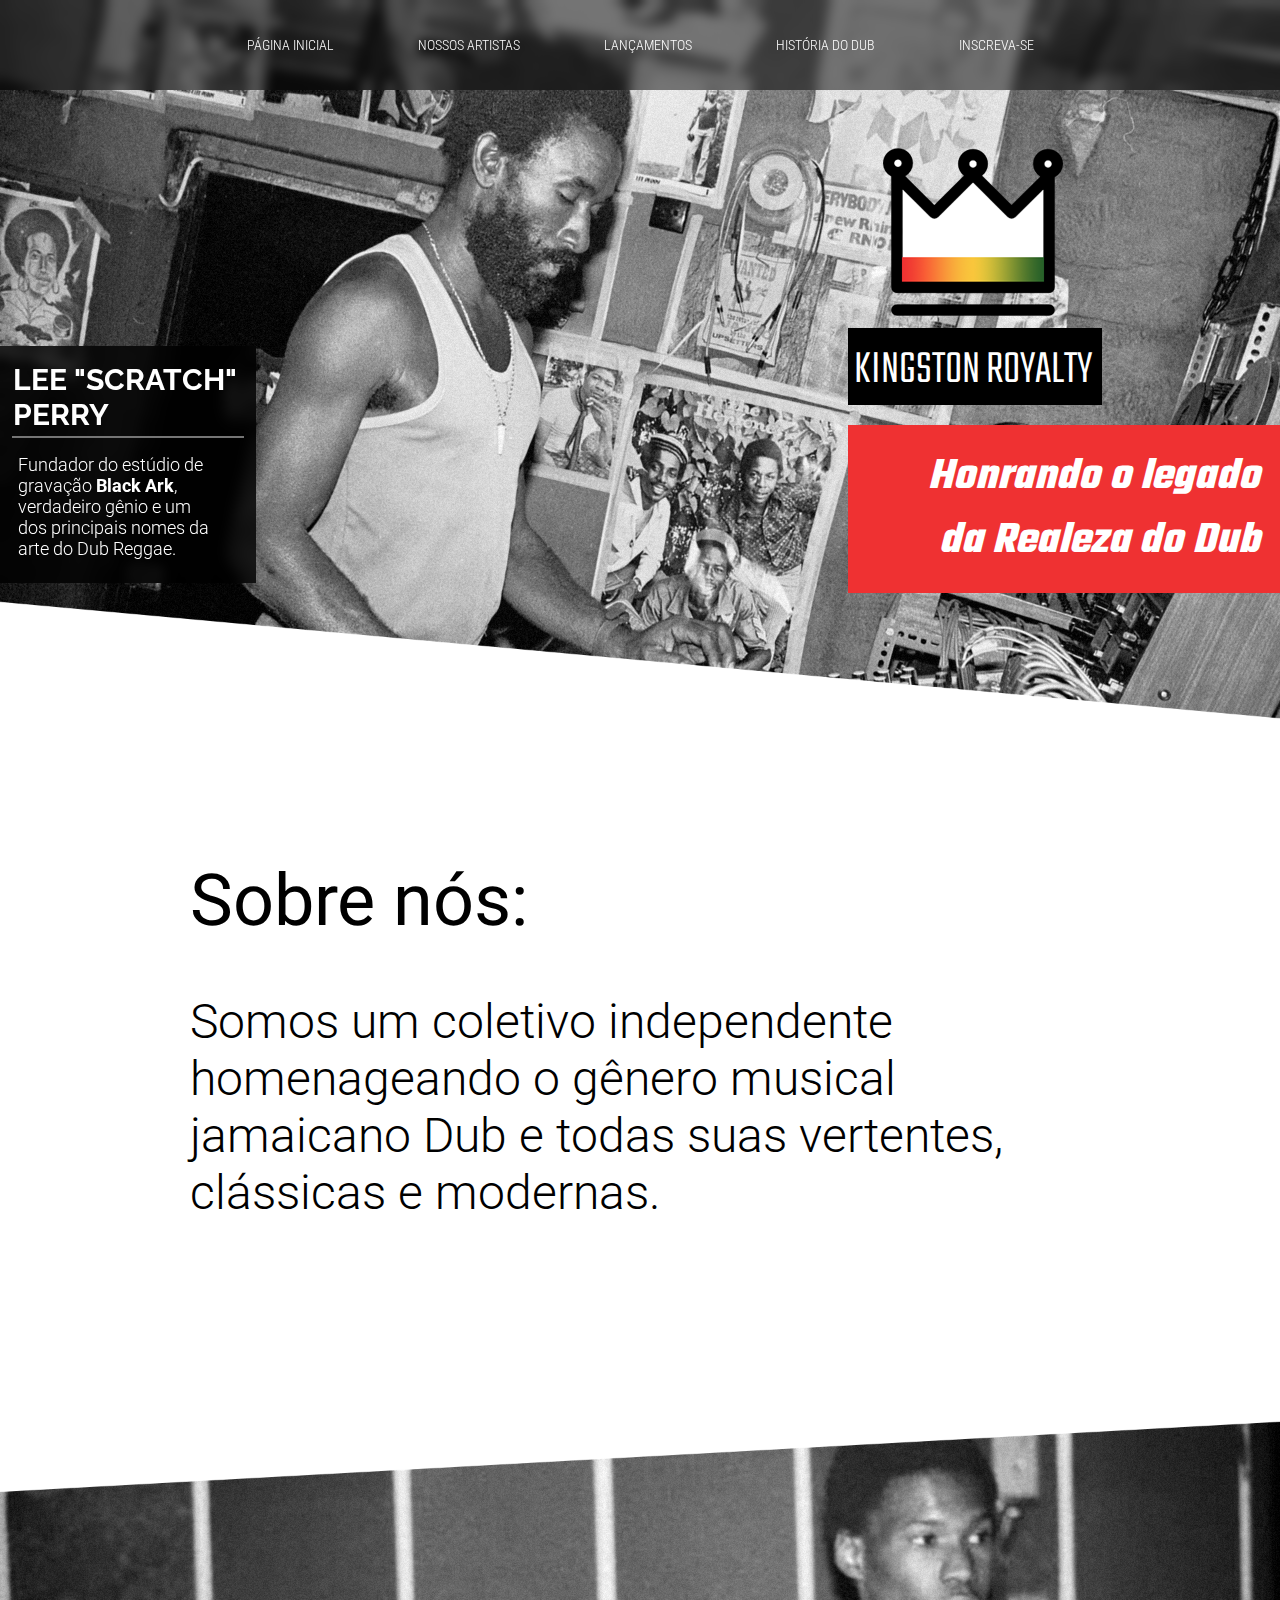
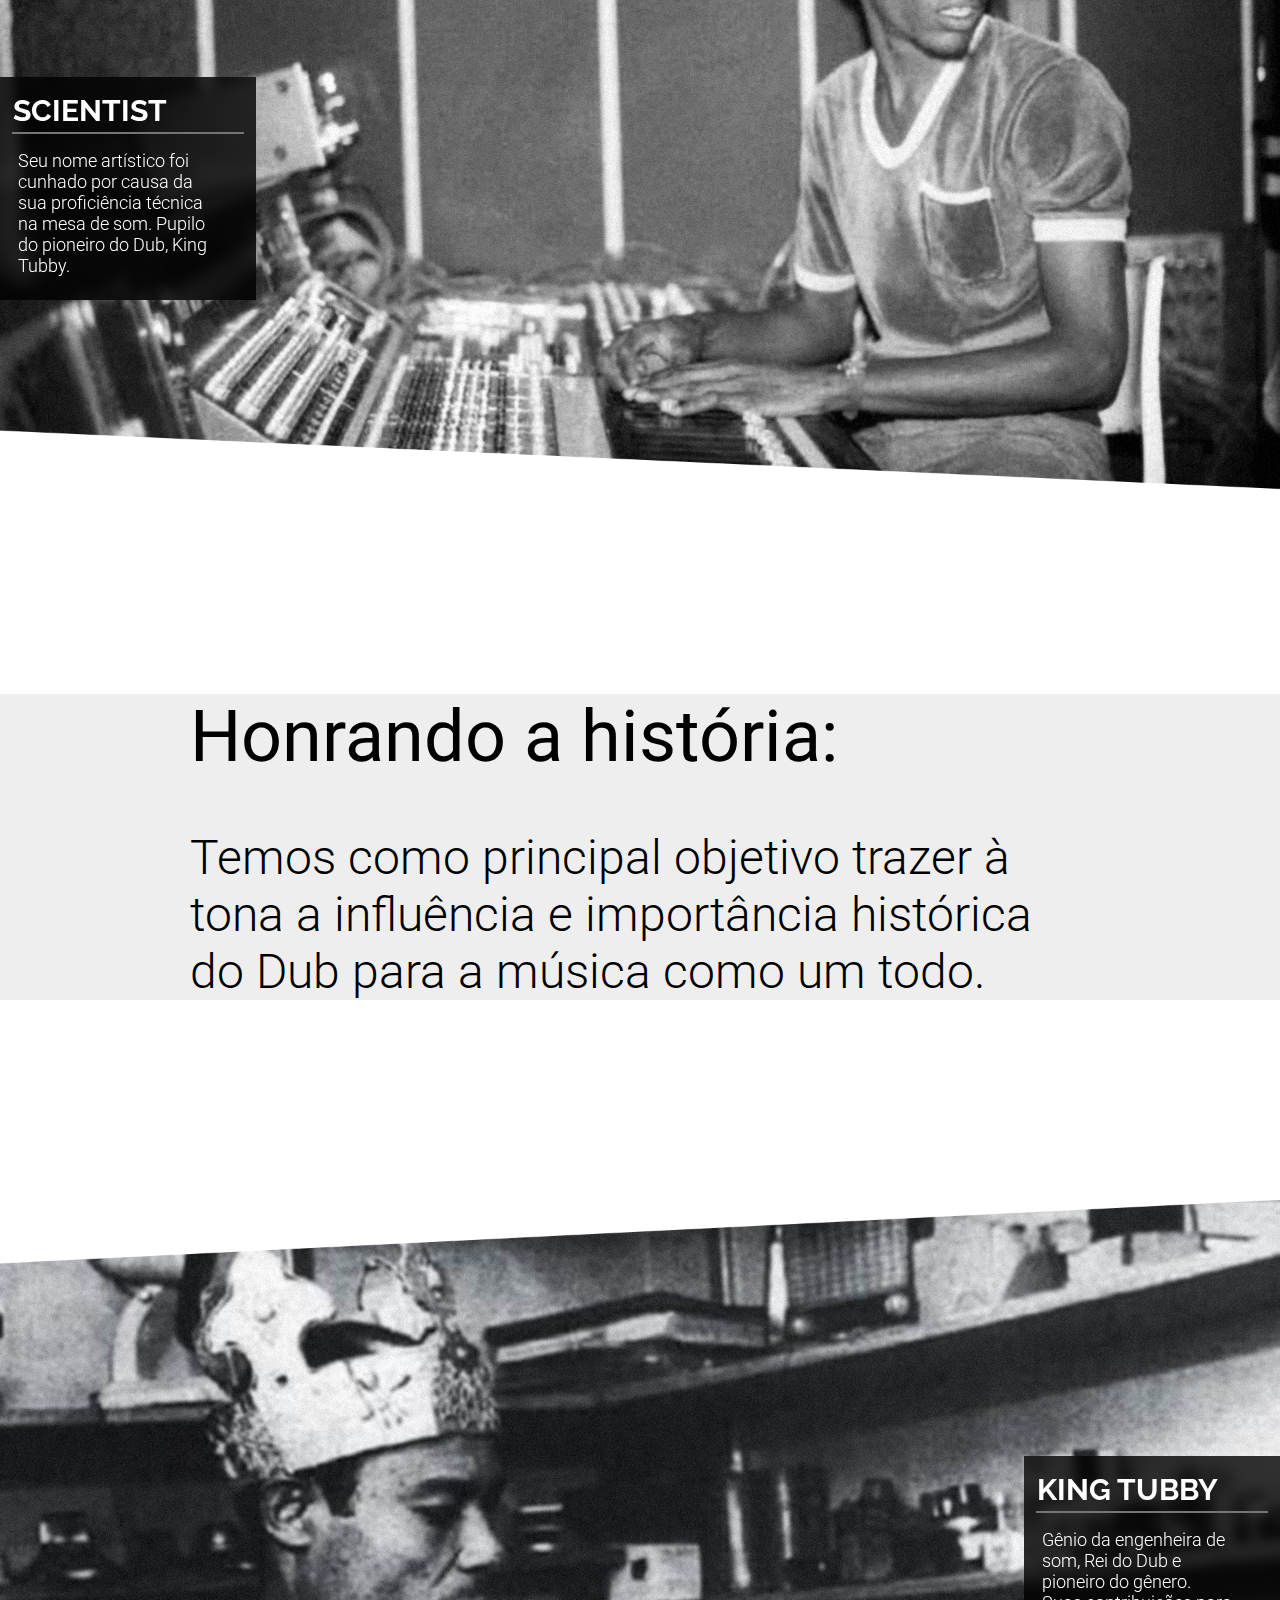
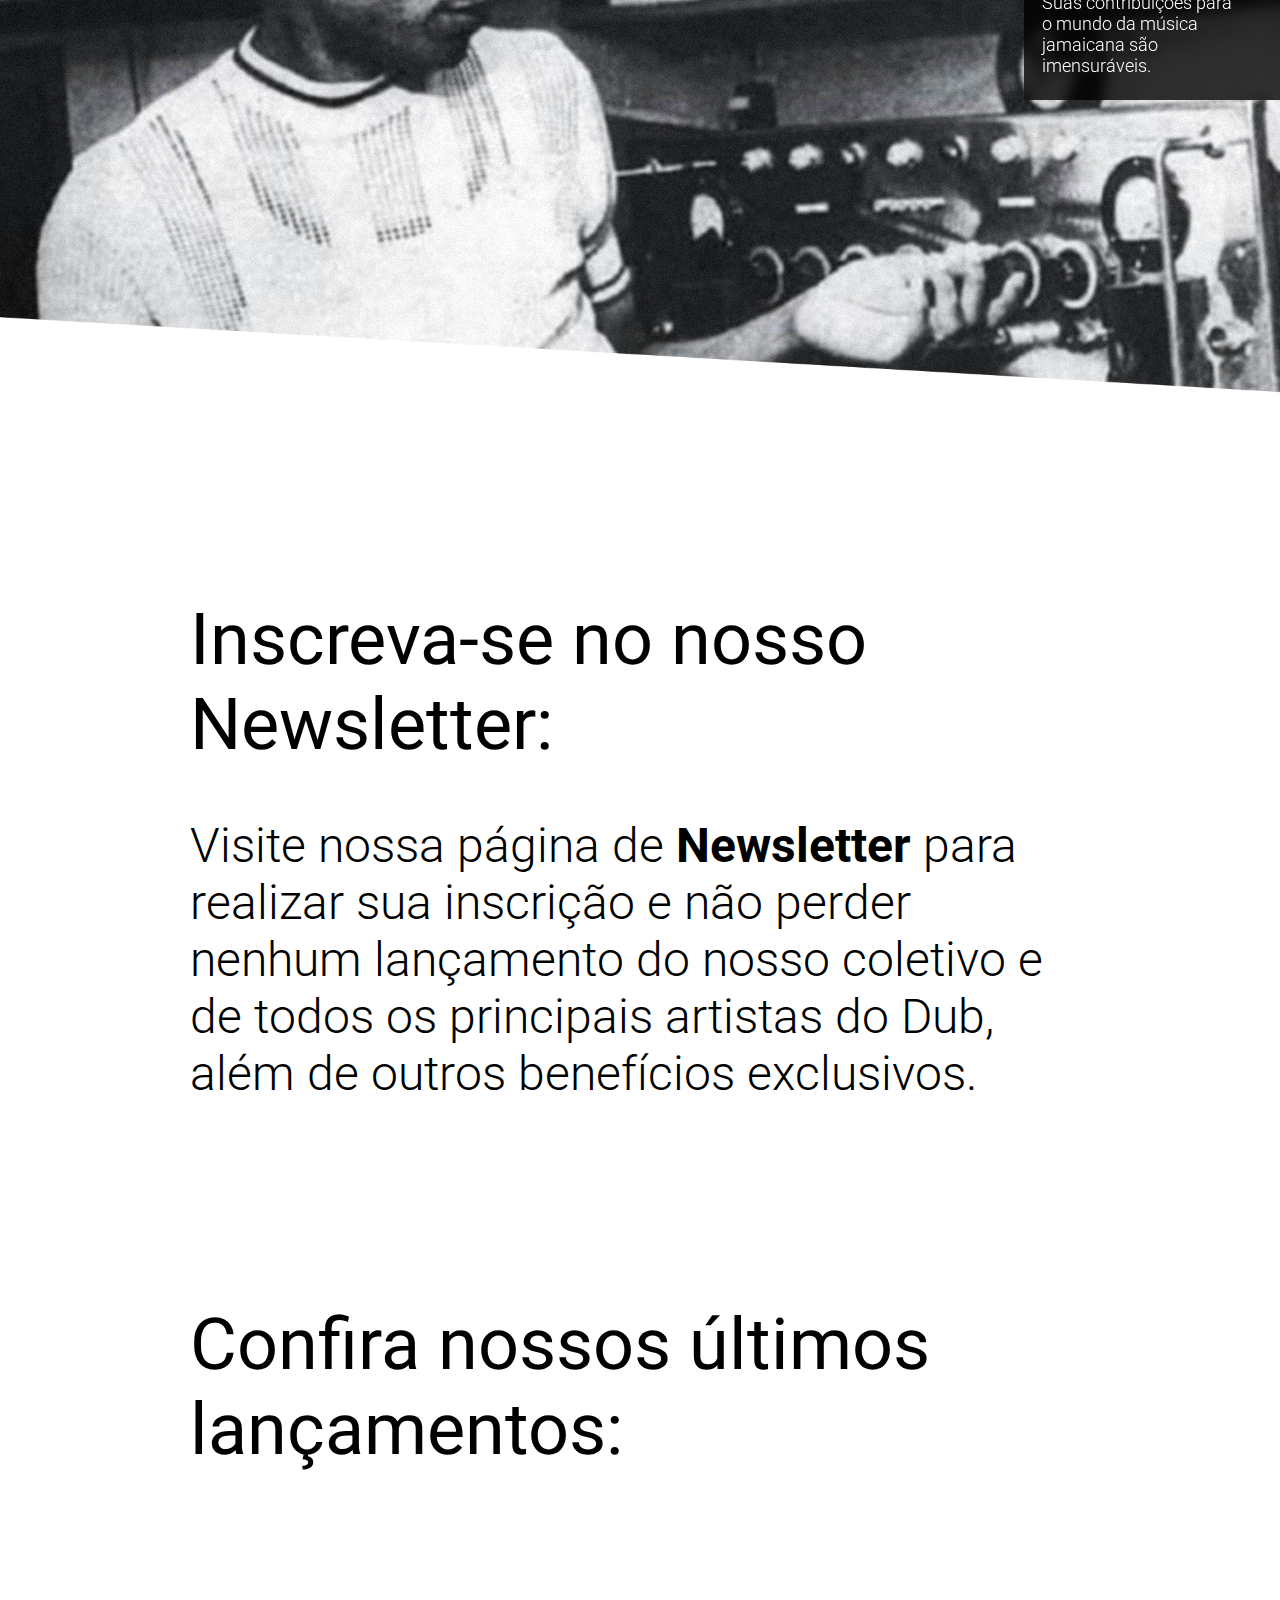
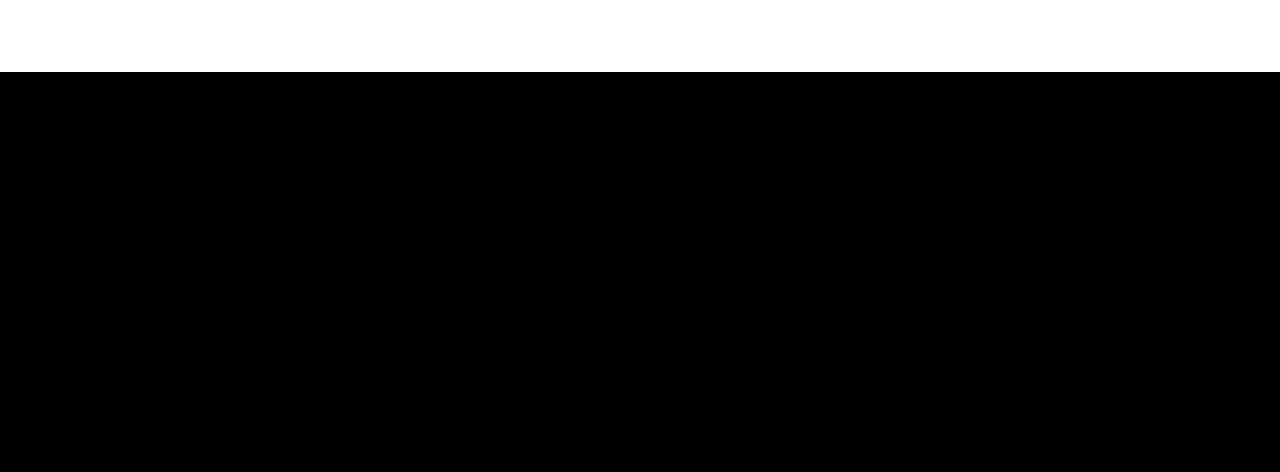
==== index.html @ 717d92e8 "WIP" ====
<!DOCTYPE html>
<html lang="pt-br">

<head>
    <meta charset="UTF-8">
    <meta name="viewport" content="width=device-width, initial-scale=1.0">
    <title>Kingston Royalty</title>
    <link rel="stylesheet" href="CSS/index.css">
    <link rel="preconnect" href="https://fonts.gstatic.com">
    <link
        href="https://fonts.googleapis.com/css2?family=Raleway:ital,wght@1,900&family=Roboto+Condensed:ital,wght@0,300;0,400;0,700;1,300;1,400;1,700&family=Roboto:ital,wght@0,100;0,300;0,400;0,500;0,700;0,900;1,100;1,300;1,400;1,500;1,700;1,900&display=swap"
        rel="stylesheet">
    <link href="https://fonts.googleapis.com/css2?family=Teko:wght@300;700&display=swap" rel="stylesheet">
    <script src="JS/index.js"></script>
</head>

<body>
    <nav>
        <picture>
            <img class="burger-menu" src="img/menu.png" onclick="showMenu();">
        </picture>
        <!-- <figure>
            <img src="img/crown-logo-small.png" width="100">
        </figure> -->
        <div class="flex-container">
            <ol>
                <li><a href="index.html">PÁGINA INICIAL</a></li>
                <li><a href="index.html">NOSSOS ARTISTAS</a></li>
                <li><a href="index.html">LANÇAMENTOS</a></li>
                <li><a href="index.html">HISTÓRIA DO DUB</a></li>
                <li><a href="newsletter.html">INSCREVA-SE</a></li>
            </ol>
        </div>
    </nav>
    <div id="menu-hamburguer">
        <ol>
            <li><a href="index.html">PÁGINA INICIAL</a></li>
            <li><a href="index.html">NOSSOS ARTISTAS</a></li>
            <li><a href="index.html">LANÇAMENTOS</a></li>
            <li><a href="index.html">HISTÓRIA DO DUB</a></li>
            <li class="last-li"><a href="newsletter.html">INSCREVA-SE</a></li>
        </ol>
    </div>
    <div class="description">
        <a href='https://en.wikipedia.org/wiki/Lee_"Scratch"_Perry'>
            <h3 class="artist-name">LEE "SCRATCH" PERRY</h3>
        </a>
        <hr>
        <p>Fundador do estúdio de gravação <a href="https://en.wikipedia.org/wiki/Black_Ark_Studios">Black Ark</a>,
            verdadeiro gênio e um dos principais nomes da arte do Dub Reggae.</p>
    </div>
    <picture>
        <source media="(max-width:900px)" srcset="img/leescratchperry-small.png">
        <img class="img-title" src="img/leescratchperry.png" alt="Foto de Lee 'Scratch' Perry">
    </picture>
    <header class="logo-header">
        <section style="margin-top: 0px;">
            <h1>
                <picture>
                    <source media="(max-width:1366px)" srcset="img/crown-logo-small.png">
                    <img class="logo" src="img/crown-logo.png" alt="Logo de Kingston Royalty">
                </picture>
            </h1>
            <h2 class="logo-title">KINGSTON ROYALTY</h2>
            <p class="logo-subtitle">Honrando o legado da Realeza do Dub</p>
        </section>
    </header>
    <main>
        <section class="first-p">
            <h2>Sobre nós:</h2>
            <p>Somos um coletivo independente homenageando o gênero musical jamaicano Dub e todas suas vertentes,
                clássicas e modernas.</p>
        </section>
        <section>
            <div class="description">
                <a href="https://en.wikipedia.org/wiki/Scientist_(musician)">
                    <h3 class="artist-name">SCIENTIST</h3>
                </a>
                <hr>
                <p>Seu nome artístico foi cunhado por causa da sua proficiência técnica na mesa de som. Pupilo do
                    pioneiro do Dub, King Tubby.</p>
            </div>
            <picture>
                <source media="(max-width:900px)" srcset="img/scientist-small.png">
                <img class="img-full" src="img/scientist.png" alt="Foto de Scientist">
            </picture>
            <div class="gray-back">
                <h2>Honrando a história:</h2>
                <p>Temos como principal objetivo trazer à tona a influência e importância histórica do Dub para a música
                    como um
                    todo.</p>
            </div>
        </section>
        <section>
            <div class="description" style="right: 0;">
                <a href="https://en.wikipedia.org/wiki/King_Tubby">
                    <h3 class="artist-name">KING TUBBY</h3>
                </a>
                <hr>
                <p>Gênio da engenheira de som, Rei do Dub e pioneiro do gênero. Suas contribuições para o mundo da
                    música jamaicana são imensuráveis.</p>
            </div>
            <picture>
                <source media="(max-width:900px)" srcset="img/kingtubby-small.png">
                <img class="img-full" src="img/kingtubby.png" alt="Foto de King Tubby">
            </picture>
            <h2>Inscreva-se no nosso Newsletter:</h2>
            <p>Visite nossa página de <a href="newsletter.html">Newsletter</a> para realizar sua inscrição e não perder
                nenhum lançamento do nosso coletivo e de todos os principais artistas do Dub, além de outros benefícios
                exclusivos.</p>
        </section>
        <section>
            <h2>Confira nossos últimos lançamentos:</h2>
            
        </section>
    </main>
    <footer>

    </footer>
</body>

</html>
---- CSS/index.css ----
* {
    margin: 0;
    padding: 0;
}

body {
    overflow-x: hidden;
}

nav {
    width: 100%;
    background-color: rgba(0, 0, 0, 0.5);
    backdrop-filter: blur(6px);
}

nav ol {
    margin: auto;
    list-style-type: none;
}

nav li {
    display: inline-block;
    padding-bottom: 36px;
}

nav a {
    text-decoration: none;
    font-family: Roboto Condensed, sans-serif;
    font-weight: 300;
    font-size: 18px;
    color: white;
    padding: 36px 40px 36px 40px;
    transition: 0.1s;
}

nav a:hover {
    background-color: rgba(0, 0, 0, 0.6);
    transition: 0.1s;
    text-decoration: none;
}

.flex-container {
    display: flex;
    flex-wrap: nowrap;
}

#menu-hamburguer {
    background-color: #1b1b1b;
    display: none;
}

#menu-hamburguer ol {
    list-style-type: none;
    padding-bottom: 24px;
    padding-top: 24px;
}

#menu-hamburguer li {
    padding: 24px 0px 24px 0px;
    border-top: 1px solid #757575;
    width: 60%;
    margin: auto;
}

/* #menu-hamburguer ol:last-child {
    border-bottom: 1px solid #646464;
} - Não funcionou :( */

.last-li {
    border-bottom: 1px solid #757575;
}

#menu-hamburguer a {
    text-decoration: none;
    font-family: Roboto Condensed, sans-serif;
    font-weight: 300;
    font-size: 24px;
    color: white;
    transition: 0.1s;
    padding-bottom: 24px;
}

.img-title {
    position: absolute;
    margin-top: -100px;
    z-index: -1;
    width: 100%;
    height: auto;
}

.img-full {
    width: 100%;
    height: auto;
}

.logo {
    margin-left: 36px;
}

.logo-header {
    float: right;
    margin-top: 72px;
}

.logo-title {
    font-family: Teko, sans-serif;
    color: white;
    font-weight: 100;
    background-color: black;
    padding: 8px 4px 0px 6px;
    width: 322px;
    font-size: 64px;
    margin: 0;
}

.logo-subtitle {
    background-color: #EF3132;
    font-family: Teko, sans-serif;
    font-weight: 700;
    font-style: italic;
    color: white;
    font-size: 56px;
    width: 450px;
    padding: 20px 20px 20px 72px;
    text-align: right;
    margin-top: 20px;
}

.first-p {
    margin-top: 60%;
}

h2 {
    font-family: Roboto, sans-serif;
    font-size: 72px;
    font-weight: 400;
    width: 900px;
    margin: auto;
    margin-top: 200px;
}

p {
    width: 900px;
    font-family: Roboto;
    font-weight: 300;
    font-size: 48px;
    margin: auto;
    margin-top: 50px;
}

section {
    margin-top: 200px;
    margin-bottom: 200px;
}

a {
    text-decoration: none;
    font-weight: 700;
    color: black;
}

a:hover {
    text-decoration: underline;
}

footer {
    background-color: black;
    height: 400px;
    margin-top: 50px;
}

.burger-menu {
    visibility: hidden;
}

.description {
    position: absolute;
    background-color: rgba(0, 0, 0, 0.8);
    backdrop-filter: blur(6px);
    width: 20%;
    margin-top: 20%;
}

.description p {
    font-size: 18px;
    color: white;
    width: 75%;
    margin-top: 16px;
    padding-bottom: 24px;
    margin-left: 18px;
}

.description h3 {
    font-size: 30px;
    width: 90%;
    margin: auto;
    color: white;
    padding-top: 16px;
    font-family: Raleway, sans-serif;
    padding-bottom: 4px;
}

.description a {
    color: white;
}

hr {
    border: 1px solid #757575;
    width: 90%;
    margin: auto;
}

.gray-back {
    background-color: #eeeeee;
}

.newsletter-section {
    background-color: white;
    width: 50%;
    margin: auto;
    margin-top: 34%;
}

.newsletter-section p {
    font-size: 32px;
    width: 75%;
    margin: auto;
    padding-bottom: 100px;
}

.newsletter-section h1 {
    font-size: 64px;
    text-align: center;
    font-family: Raleway, sans-serif;
    padding-top: 100px;
    padding-bottom: 100px;
}

.form-section {
    padding-top: 100px;
    background-color: #EF3132;
    width: 50%;
    margin: auto;
}

form {
    width: 50%;
    margin: auto;
}

label {
    font-family: Roboto, sans-serif;
    font-size: 24px;
    font-weight: 300;
    color: white;
}

input[type=text] {
    margin-top: 16px;
    margin-bottom: 24px;
    padding: 4px 8px 4px 8px;
    height: 50px;
    width: 100%;
    font-size: 24px;
    transition: 0.1s;
    box-sizing: border-box;
	outline: none;
	border: 1px solid #757575;
    line-height: 25px;
    border-radius: 5px;
}

input[type=text]:focus {
	box-shadow: 1px 1px 8px #266029;
    border: 1px solid #266029;
    transition: 0.1s;
}

@media only screen and (min-width: 2560px) {
    .logo-header {
        margin-top: 300px;
    }
}

@media only screen and (max-width: 1366px) {
    nav a {
        font-size: 14px;
    }

    .logo-header {
        margin-top: 50px;
    }

    .logo-title {
        font-size: 48px;
        width: 244px;
    }

    .logo-subtitle {
        font-size: 45px;
        width: 340px;
    }

    .logo {
        margin-left: 35px;
    }
}

@media only screen and (max-width: 1024px) {
    .logo-header {
        margin-top: 24px;
    }

    .logo-title {
        font-size: 40px;
        width: 202px;
    }

    .logo-subtitle {
        font-size: 26px;
        width: 190px;
    }

    .logo {
        margin-left: 18px;
    }

    h2 {
        font-size: 64px;
    }

    p {
        font-size: 40px;
    }

    .description {
        width: 38%;
        margin-top: 15%;
    }

    .description h3 {
        font-size: 24p;
    }
}

@media only screen and (max-width: 900px) {
    .burger-menu {
        visibility: visible;
        margin: 20px;
    }

    nav {
        height: 75px;
        width: 100%;
        position: relative;
        background-color: black;
    }

    .img-title {
        position: relative;
        margin-top: 0px;
    }

    nav ol {
        display: none;
    }

    .first-p {
        margin-top: 0;
    }

    p {
        width: 75%;
        font-size: 24px;
    }

    h2 {
        width: 75%;
        font-size: 40px;
        margin-left: auto;
        margin-top: 100px;
    }

    section {
        margin-top: 50px;
        margin-bottom: 100px;
    }

    .logo-header {
        margin-top: -25%;
        float: none;
        text-align: center;
    }

    .logo-title {
        font-size: 32px;
        width: 175px;
        margin: auto;
    }

    .logo-subtitle {
        font-size: 24px;
        width: 200px;
        text-align: center;
        padding: 20px 20px 20px 20px;
    }

    .logo {
        margin: auto;
    }

    .description h3 {
        font-size: 18px;
    }

    .description p {
        font-size: 14px;
    }

    .description {
        width: 38%;
    }
}

@media only screen and (max-width: 700px) {
    nav {
        position: sticky;
        top: 0;
        z-index: 1;
    }

    #menu-hamburguer {
        position: sticky;
        top: 74px;
        z-index: 1;
    }

    .description h3 {
        font-size: 14px;
    }

    .description p {
        font-size: 11px;
    }

    .description {
        width: 40%;
    }
}
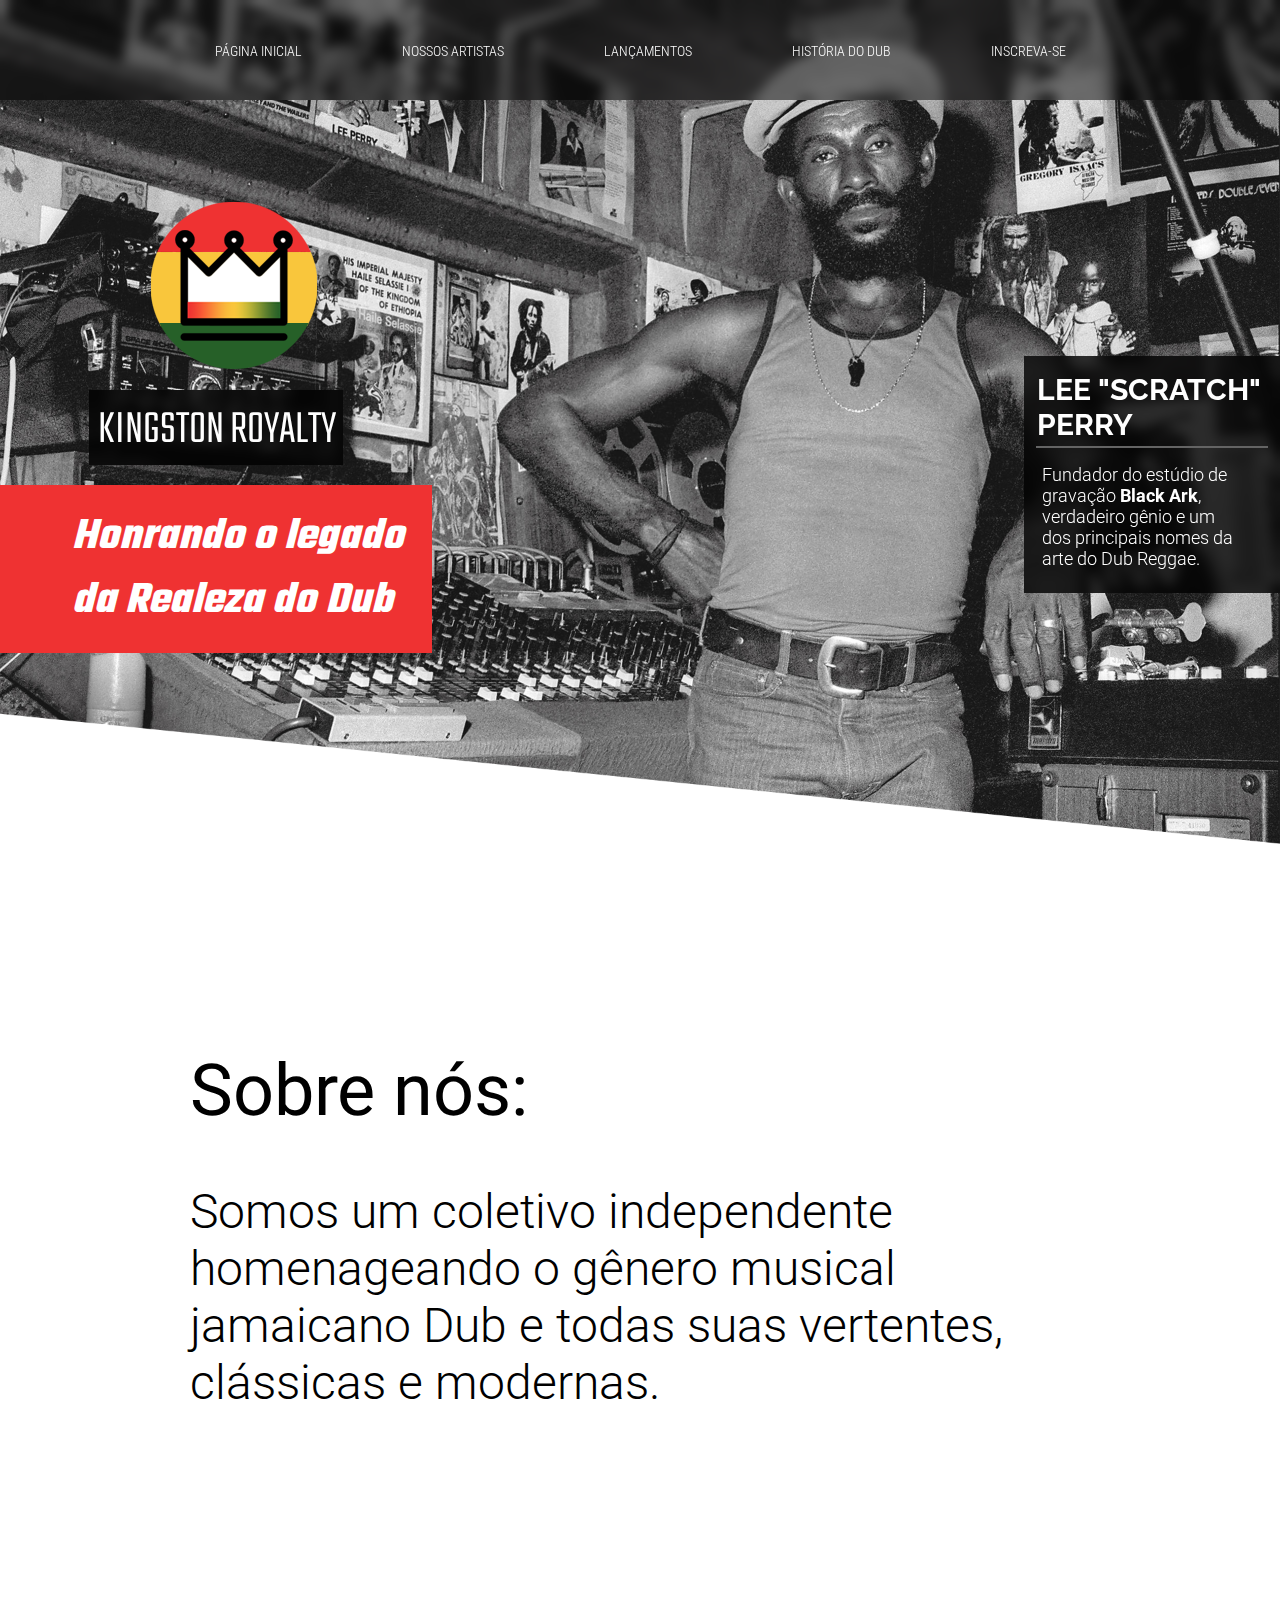
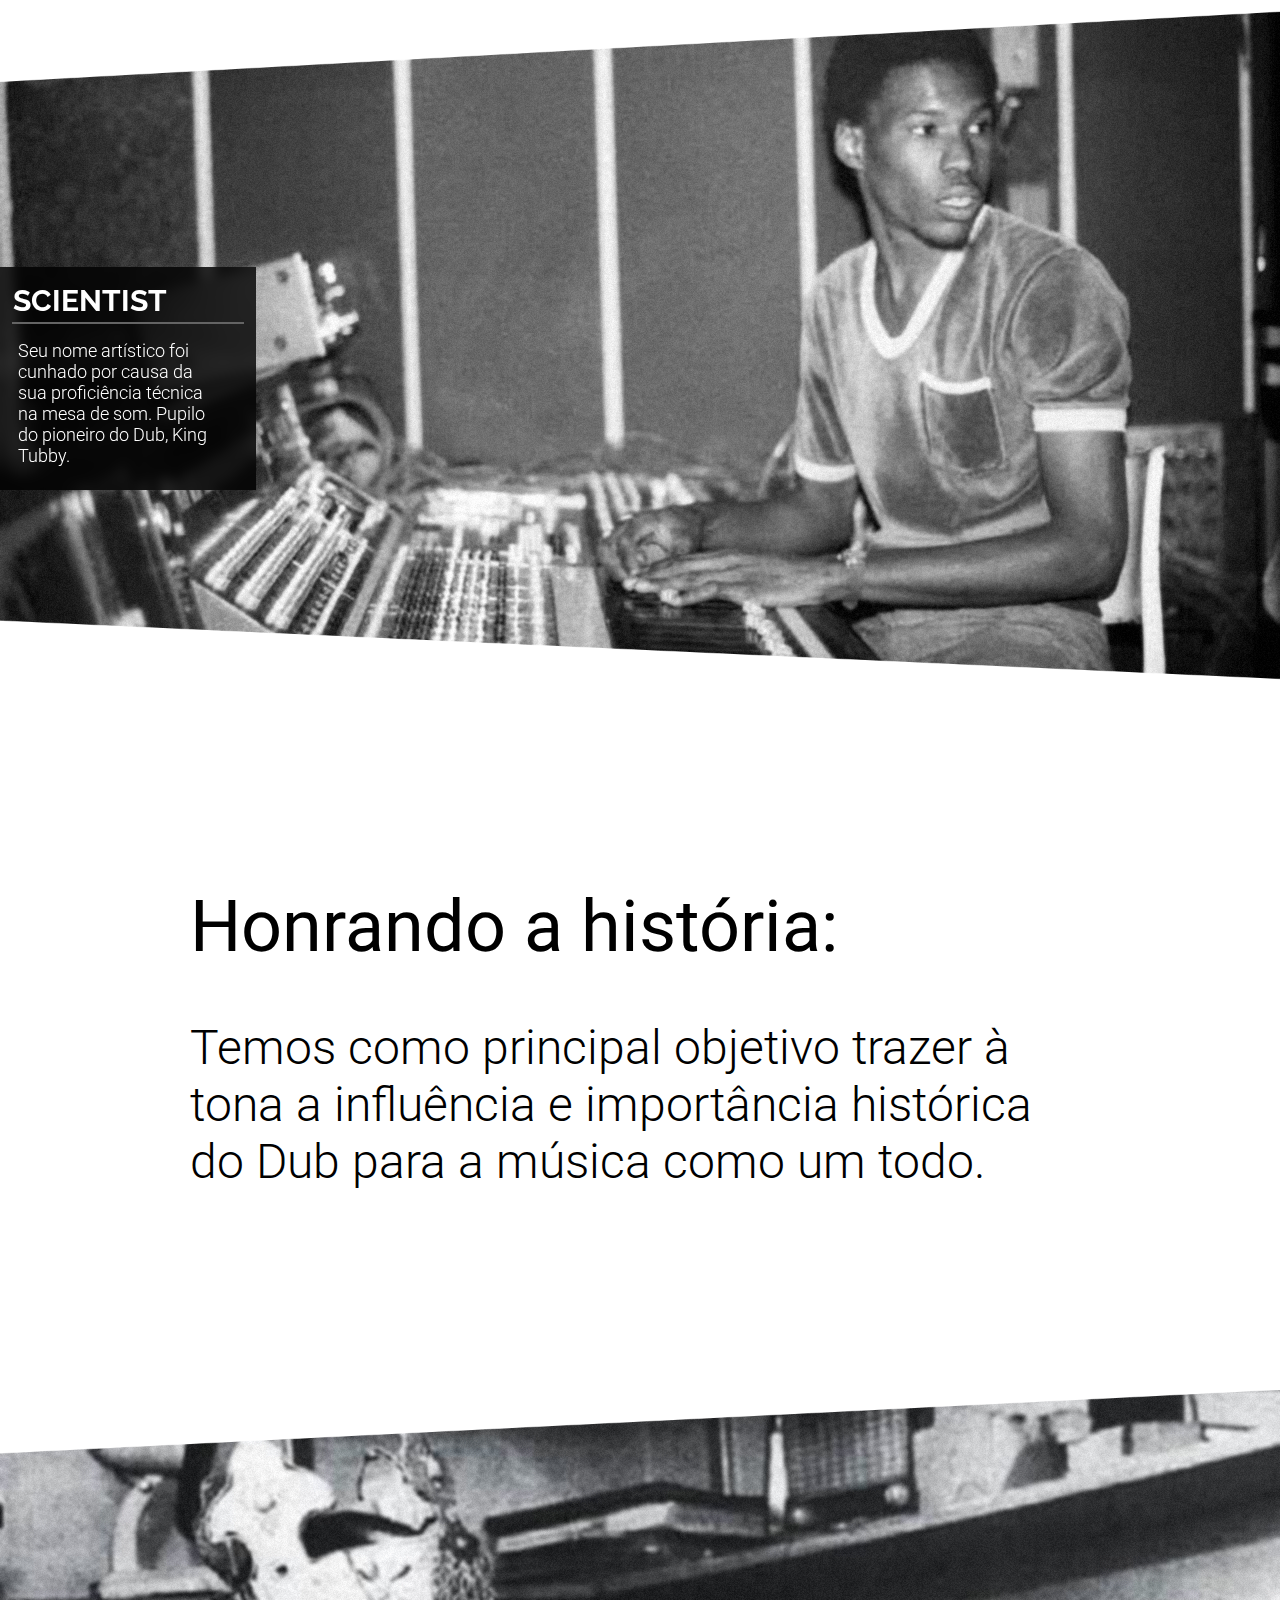
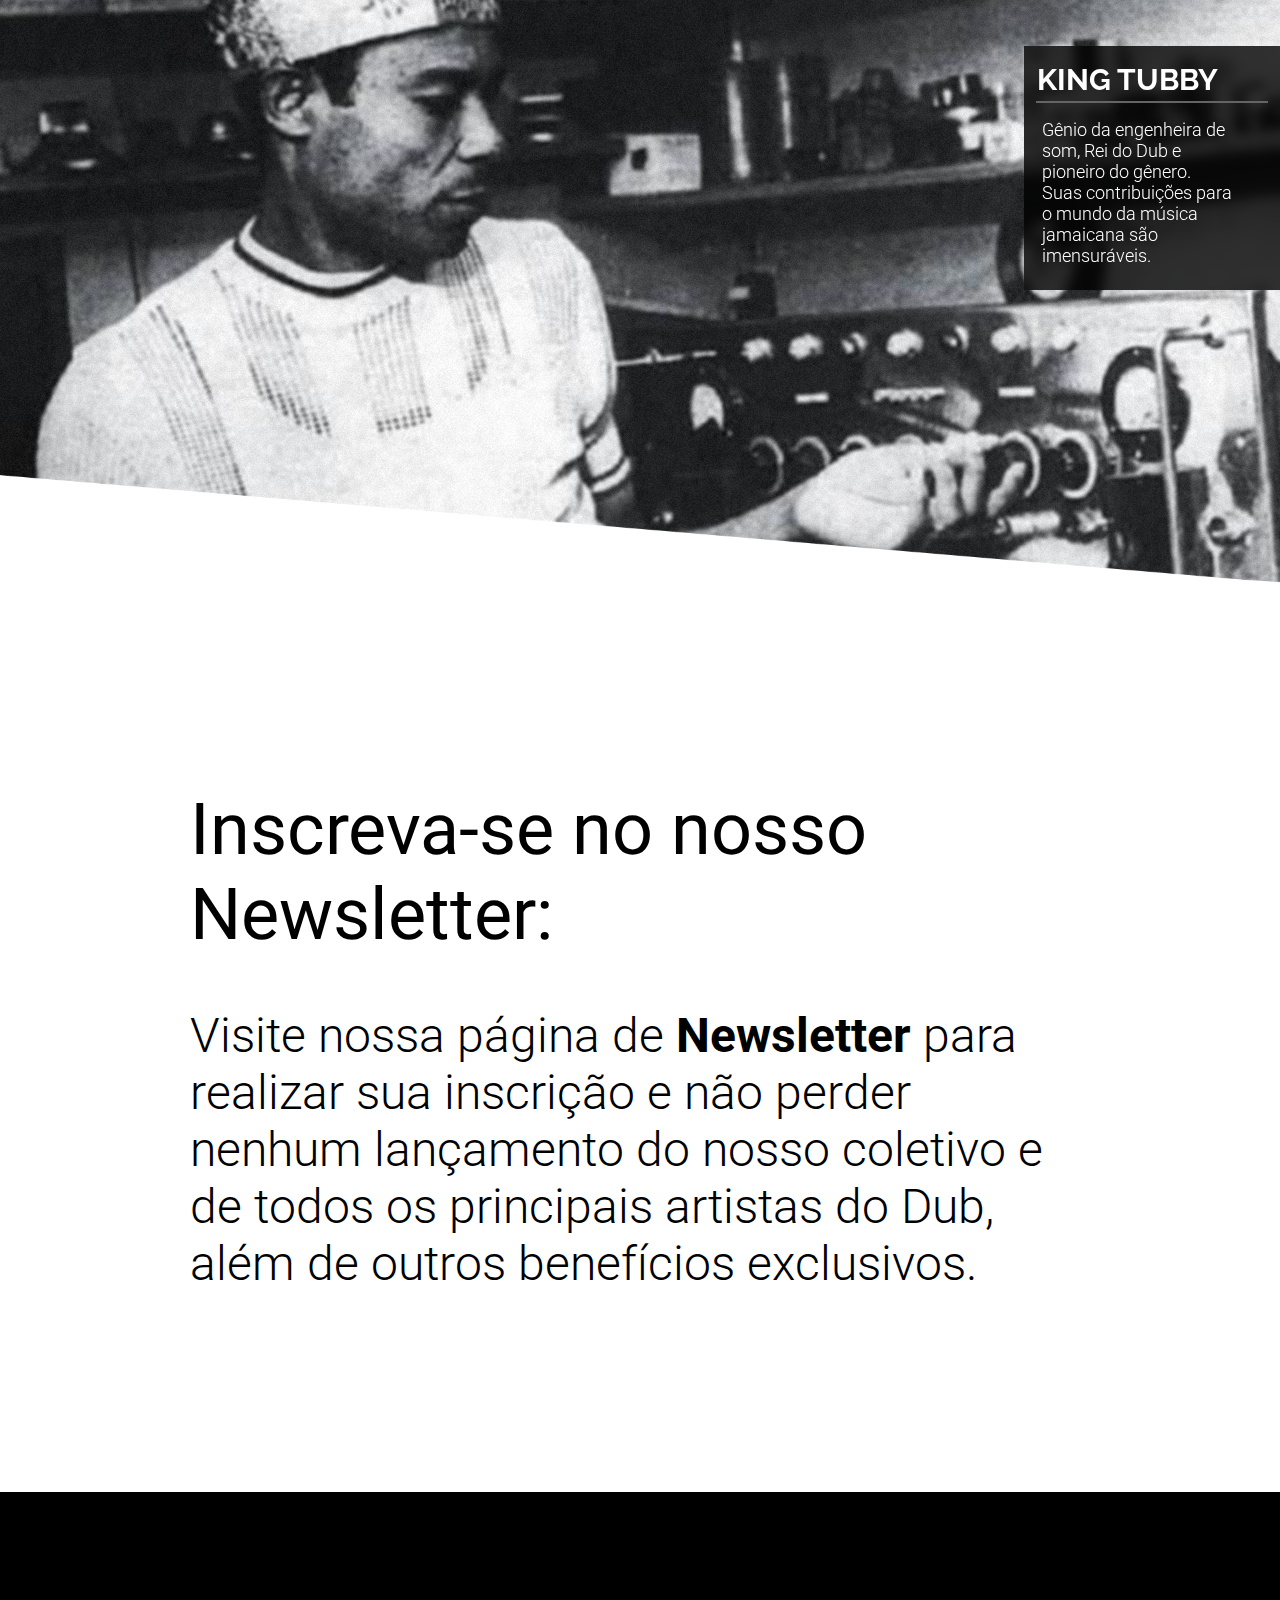
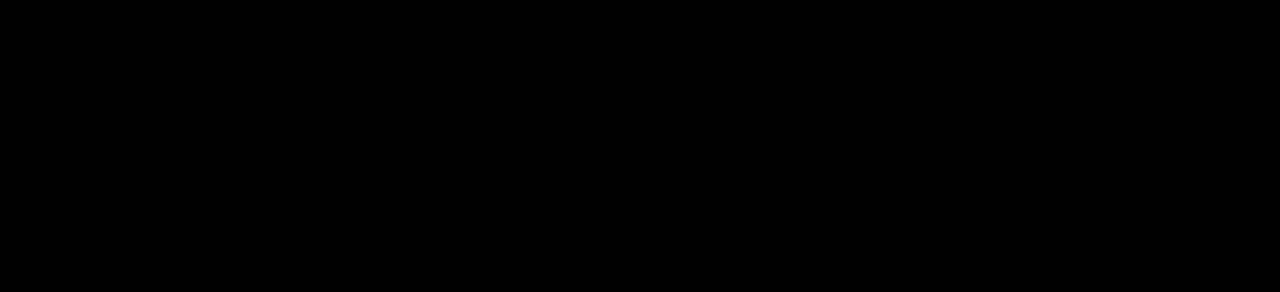
==== commit 56452a1f: "WIP" ====
--- a/index.html
+++ b/index.html
@@ -19,18 +19,13 @@
         <picture>
             <img class="burger-menu" src="img/menu.png" onclick="showMenu();">
         </picture>
-        <!-- <figure>
-            <img src="img/crown-logo-small.png" width="100">
-        </figure> -->
-        <div class="flex-container">
-            <ol>
-                <li><a href="index.html">PÁGINA INICIAL</a></li>
-                <li><a href="index.html">NOSSOS ARTISTAS</a></li>
-                <li><a href="index.html">LANÇAMENTOS</a></li>
-                <li><a href="index.html">HISTÓRIA DO DUB</a></li>
-                <li><a href="newsletter.html">INSCREVA-SE</a></li>
-            </ol>
-        </div>
+        <ol>
+            <li><a href="index.html">PÁGINA INICIAL</a></li>
+            <li><a href="index.html">NOSSOS ARTISTAS</a></li>
+            <li><a href="index.html">LANÇAMENTOS</a></li>
+            <li><a href="index.html">HISTÓRIA DO DUB</a></li>
+            <li><a href="newsletter.html">INSCREVA-SE</a></li>
+        </ol>
     </nav>
     <div id="menu-hamburguer">
         <ol>
@@ -41,13 +36,10 @@
             <li class="last-li"><a href="newsletter.html">INSCREVA-SE</a></li>
         </ol>
     </div>
-    <div class="description">
-        <a href='https://en.wikipedia.org/wiki/Lee_"Scratch"_Perry'>
-            <h3 class="artist-name">LEE "SCRATCH" PERRY</h3>
-        </a>
+    <div class="description" style="right: 0;">
+        <a href='https://en.wikipedia.org/wiki/Lee_"Scratch"_Perry'><h3 class="artist-name">LEE "SCRATCH" PERRY</h3></a>
         <hr>
-        <p>Fundador do estúdio de gravação <a href="https://en.wikipedia.org/wiki/Black_Ark_Studios">Black Ark</a>,
-            verdadeiro gênio e um dos principais nomes da arte do Dub Reggae.</p>
+        <p>Fundador do estúdio de gravação <a href="https://en.wikipedia.org/wiki/Black_Ark_Studios">Black Ark</a>, verdadeiro gênio e um dos principais nomes da arte do Dub Reggae.</p>
     </div>
     <picture>
         <source media="(max-width:900px)" srcset="img/leescratchperry-small.png">
@@ -55,65 +47,51 @@
     </picture>
     <header class="logo-header">
         <section style="margin-top: 0px;">
-            <h1>
-                <picture>
-                    <source media="(max-width:1366px)" srcset="img/crown-logo-small.png">
-                    <img class="logo" src="img/crown-logo.png" alt="Logo de Kingston Royalty">
-                </picture>
-            </h1>
-            <h2 class="logo-title">KINGSTON ROYALTY</h2>
+            <div style="text-align: center;">
+                <h1>
+                    <picture>
+                        <source media="(max-width:1366px)" srcset="img/crown-logo-small.png">
+                        <img class="logo" src="img/crown-logo.png" alt="Logo de Kingston Royalty">
+                    </picture>
+                </h1>
+                <h2 class="logo-title">KINGSTON ROYALTY</h2>
+            </div>
             <p class="logo-subtitle">Honrando o legado da Realeza do Dub</p>
         </section>
     </header>
-    <main>
-        <section class="first-p">
-            <h2>Sobre nós:</h2>
-            <p>Somos um coletivo independente homenageando o gênero musical jamaicano Dub e todas suas vertentes,
-                clássicas e modernas.</p>
-        </section>
-        <section>
-            <div class="description">
-                <a href="https://en.wikipedia.org/wiki/Scientist_(musician)">
-                    <h3 class="artist-name">SCIENTIST</h3>
-                </a>
-                <hr>
-                <p>Seu nome artístico foi cunhado por causa da sua proficiência técnica na mesa de som. Pupilo do
-                    pioneiro do Dub, King Tubby.</p>
-            </div>
-            <picture>
-                <source media="(max-width:900px)" srcset="img/scientist-small.png">
-                <img class="img-full" src="img/scientist.png" alt="Foto de Scientist">
-            </picture>
-            <div class="gray-back">
-                <h2>Honrando a história:</h2>
-                <p>Temos como principal objetivo trazer à tona a influência e importância histórica do Dub para a música
-                    como um
-                    todo.</p>
-            </div>
-        </section>
-        <section>
-            <div class="description" style="right: 0;">
-                <a href="https://en.wikipedia.org/wiki/King_Tubby">
-                    <h3 class="artist-name">KING TUBBY</h3>
-                </a>
-                <hr>
-                <p>Gênio da engenheira de som, Rei do Dub e pioneiro do gênero. Suas contribuições para o mundo da
-                    música jamaicana são imensuráveis.</p>
-            </div>
-            <picture>
-                <source media="(max-width:900px)" srcset="img/kingtubby-small.png">
-                <img class="img-full" src="img/kingtubby.png" alt="Foto de King Tubby">
-            </picture>
-            <h2>Inscreva-se no nosso Newsletter:</h2>
-            <p>Visite nossa página de <a href="newsletter.html">Newsletter</a> para realizar sua inscrição e não perder
-                nenhum lançamento do nosso coletivo e de todos os principais artistas do Dub, além de outros benefícios
-                exclusivos.</p>
-        </section>
-        <section>
-            <h2>Confira nossos últimos lançamentos:</h2>
-            
-        </section>
-    </main>
+    <section class="first-p">
+        <h2>Sobre nós:</h2>
+        <p>Somos um coletivo independente homenageando o gênero musical jamaicano Dub e todas suas vertentes,
+            clássicas e modernas.</p>
+    </section>
+    <section>
+        <div class="description">
+            <a href="https://en.wikipedia.org/wiki/Scientist_(musician)"><h3 class="artist-name">SCIENTIST</h3></a>
+            <hr>
+            <p>Seu nome artístico foi cunhado por causa da sua proficiência técnica na mesa de som. Pupilo do pioneiro do Dub, King Tubby.</p>
+        </div>
+        <picture>
+            <source media="(max-width:900px)" srcset="img/scientist-small.png">
+            <img class="img-full" src="img/scientist.png" alt="Foto de Scientist">
+        </picture>
+        <h2>Honrando a história:</h2>
+        <p>Temos como principal objetivo trazer à tona a influência e importância histórica do Dub para a música como um
+            todo.</p>
+    </section>
+    <section>
+        <div class="description" style="right: 0;">
+            <a href="https://en.wikipedia.org/wiki/King_Tubby"><h3 class="artist-name">KING TUBBY</h3></a>
+            <hr>
+            <p>Gênio da engenheira de som, Rei do Dub e pioneiro do gênero. Suas contribuições para o mundo da música jamaicana são imensuráveis.</p>
+        </div>
+        <picture>
+            <source media="(max-width:900px)" srcset="img/kingtubby-small.png">
+            <img class="img-full" src="img/kingtubby.png" alt="Foto de King Tubby">
+        </picture>
+        <h2>Inscreva-se no nosso Newsletter:</h2>
+        <p>Visite nossa página de <a href="newsletter.html">Newsletter</a> para realizar sua inscrição e não perder
+            nenhum lançamento do nosso coletivo e de todos os principais artistas do Dub, além de outros benefícios exclusivos.</p>
+    </section>
     <footer>
 
     </footer>
--- a/CSS/index.css
+++ b/CSS/index.css
@@ -8,19 +8,20 @@
 }
 
 nav {
+    height: 100px;
     width: 100%;
     background-color: rgba(0, 0, 0, 0.5);
     backdrop-filter: blur(6px);
 }
 
 nav ol {
-    margin: auto;
+    text-align: center;
     list-style-type: none;
+    margin-top: 2px;
 }
 
 nav li {
     display: inline-block;
-    padding-bottom: 36px;
 }
 
 nav a {
@@ -29,7 +30,7 @@
     font-weight: 300;
     font-size: 18px;
     color: white;
-    padding: 36px 40px 36px 40px;
+    padding: 36px 48px 36px 48px;
     transition: 0.1s;
 }
 
@@ -39,11 +40,6 @@
     text-decoration: none;
 }
 
-.flex-container {
-    display: flex;
-    flex-wrap: nowrap;
-}
-
 #menu-hamburguer {
     background-color: #1b1b1b;
     display: none;
@@ -57,7 +53,7 @@
 
 #menu-hamburguer li {
     padding: 24px 0px 24px 0px;
-    border-top: 1px solid #757575;
+    border-top: 1px solid #646464;
     width: 60%;
     margin: auto;
 }
@@ -67,7 +63,7 @@
 } - Não funcionou :( */
 
 .last-li {
-    border-bottom: 1px solid #757575;
+    border-bottom: 1px solid #646464;
 }
 
 #menu-hamburguer a {
@@ -81,24 +77,27 @@
 }
 
 .img-title {
-    position: absolute;
     margin-top: -100px;
     z-index: -1;
     width: 100%;
     height: auto;
 }
 
+header {
+    position: absolute;
+    top: 150px;
+}
+
 .img-full {
     width: 100%;
     height: auto;
 }
 
 .logo {
-    margin-left: 36px;
+    margin-bottom: 12px;
 }
 
 .logo-header {
-    float: right;
     margin-top: 72px;
 }
 
@@ -106,28 +105,29 @@
     font-family: Teko, sans-serif;
     color: white;
     font-weight: 100;
-    background-color: black;
-    padding: 8px 4px 0px 6px;
+    background-color: rgba(0, 0, 0, 0.8);
+    backdrop-filter: blur(6px);
+    padding: 6px 4px 0px 6px;
     width: 322px;
     font-size: 64px;
-    margin: 0;
+    margin-top: 0;
 }
 
 .logo-subtitle {
-    background-color: #EF3132;
+    background-color: #ef3232;
     font-family: Teko, sans-serif;
     font-weight: 700;
     font-style: italic;
     color: white;
-    font-size: 56px;
-    width: 450px;
+    font-size: 64px;
+    width: 525px;
     padding: 20px 20px 20px 72px;
-    text-align: right;
     margin-top: 20px;
-}
-
-.first-p {
-    margin-top: 60%;
+    margin-left: 0;
+}
+
+section h2:first-child {
+    margin-top: 100px;
 }
 
 h2 {
@@ -205,13 +205,9 @@
 }
 
 hr {
-    border: 1px solid #757575;
+    border: 1px solid #646464;
     width: 90%;
     margin: auto;
-}
-
-.gray-back {
-    background-color: #eeeeee;
 }
 
 .newsletter-section {
@@ -238,7 +234,7 @@
 
 .form-section {
     padding-top: 100px;
-    background-color: #EF3132;
+    background-color: #ef3232;
     width: 50%;
     margin: auto;
 }
@@ -265,7 +261,7 @@
     transition: 0.1s;
     box-sizing: border-box;
 	outline: none;
-	border: 1px solid #757575;
+	border: 1px solid #646464;
     line-height: 25px;
     border-radius: 5px;
 }
@@ -287,6 +283,10 @@
         font-size: 14px;
     }
 
+    nav li {
+        margin-top: 4px;
+    }
+
     .logo-header {
         margin-top: 50px;
     }
@@ -307,6 +307,14 @@
 }
 
 @media only screen and (max-width: 1024px) {
+    nav a {
+        padding: 36px 36px 36px 36px;
+    }
+
+    nav ol {
+        margin-top: 0px;
+    }
+
     .logo-header {
         margin-top: 24px;
     }
@@ -362,11 +370,7 @@
     }
 
     nav ol {
-        display: none;
-    }
-
-    .first-p {
-        margin-top: 0;
+        visibility: hidden;
     }
 
     p {
@@ -403,10 +407,11 @@
         width: 200px;
         text-align: center;
         padding: 20px 20px 20px 20px;
+        margin-left: auto;
     }
 
     .logo {
-        margin: auto;
+        margin-left: auto;
     }
 
     .description h3 {
@@ -423,18 +428,6 @@
 }
 
 @media only screen and (max-width: 700px) {
-    nav {
-        position: sticky;
-        top: 0;
-        z-index: 1;
-    }
-
-    #menu-hamburguer {
-        position: sticky;
-        top: 74px;
-        z-index: 1;
-    }
-
     .description h3 {
         font-size: 14px;
     }
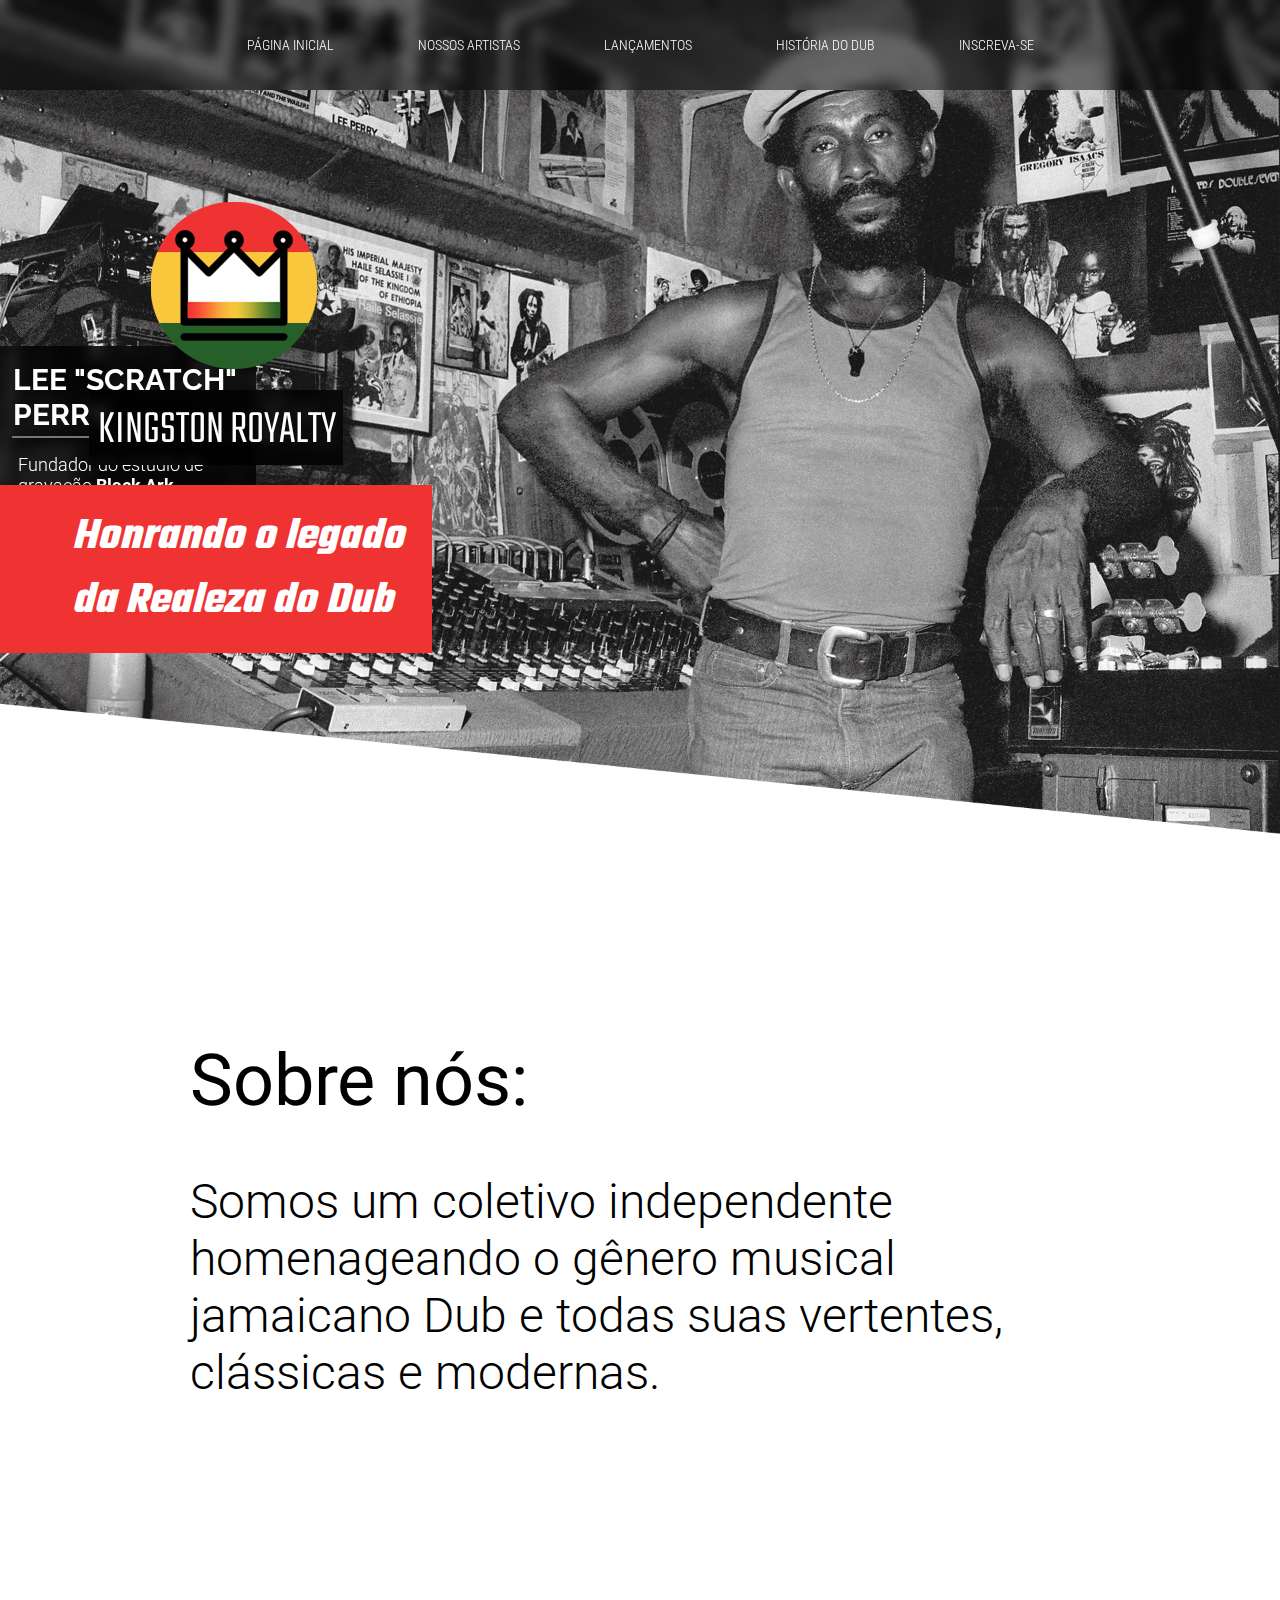
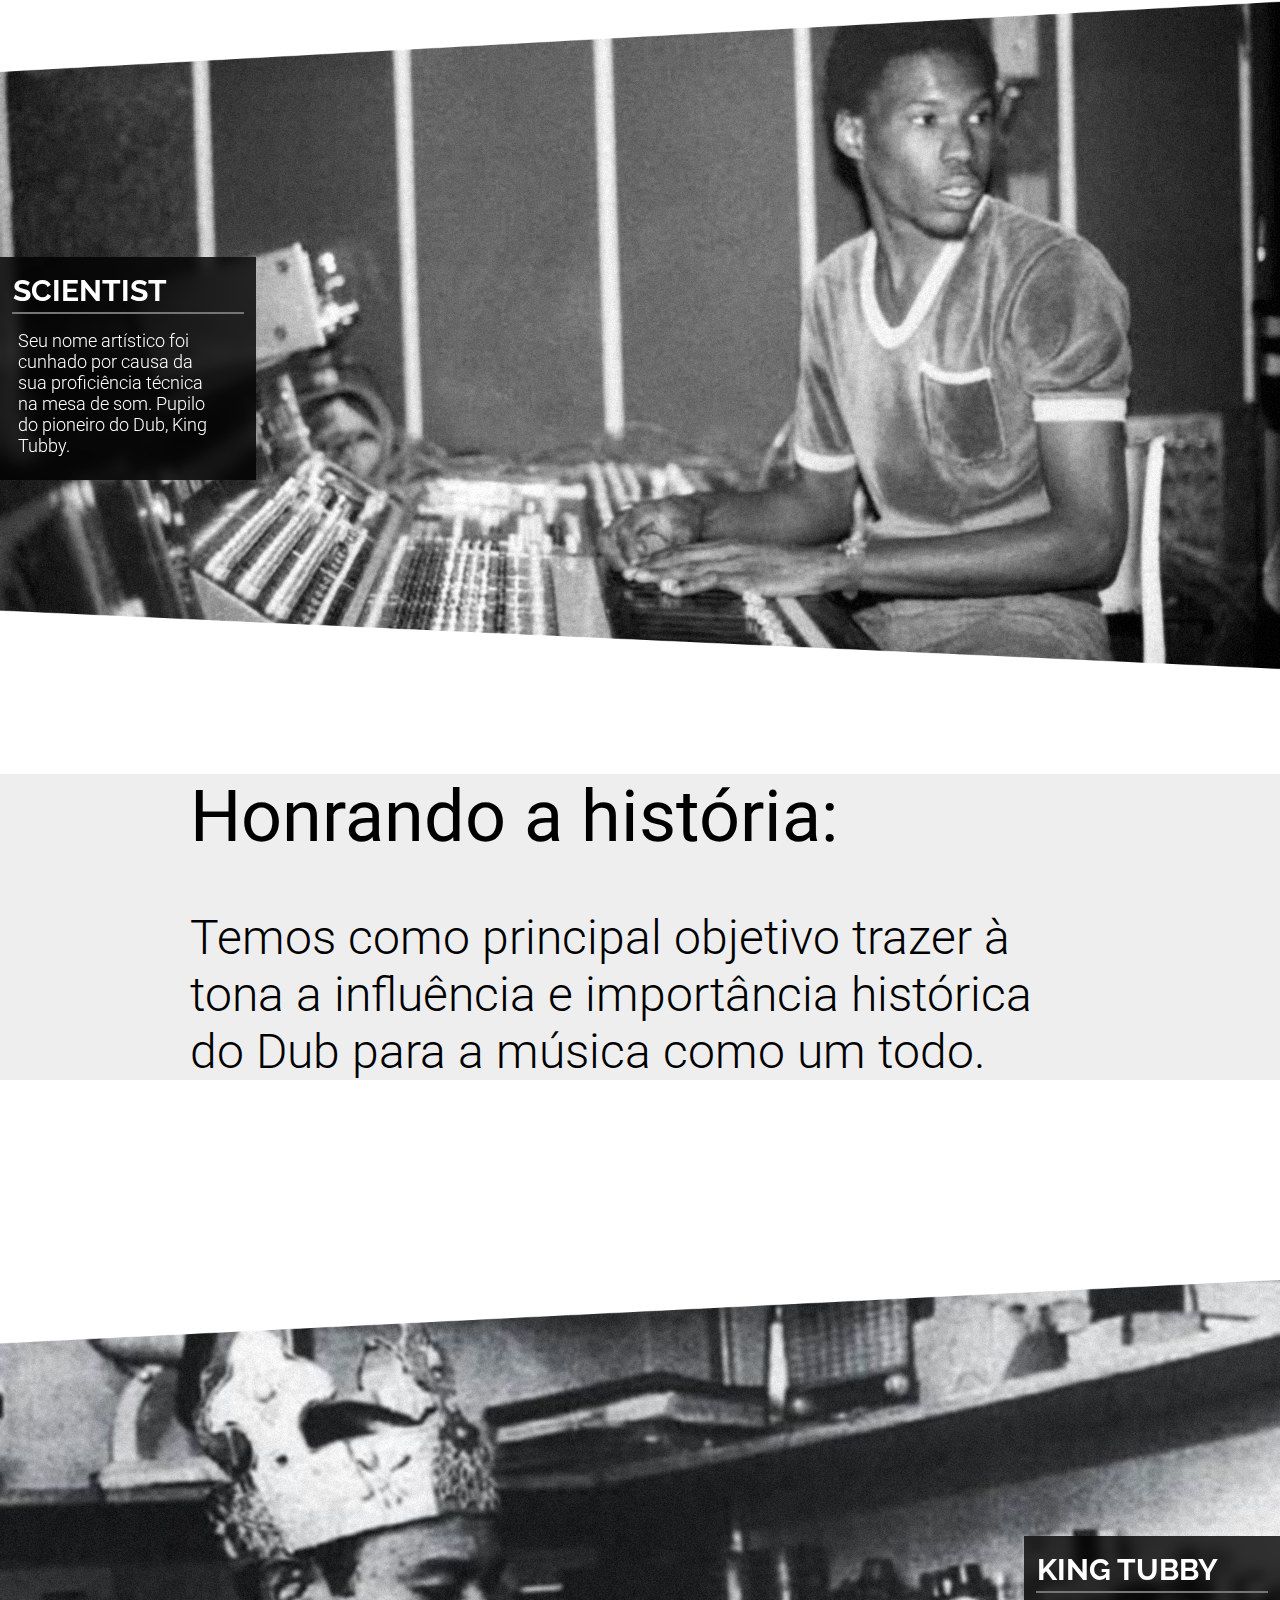
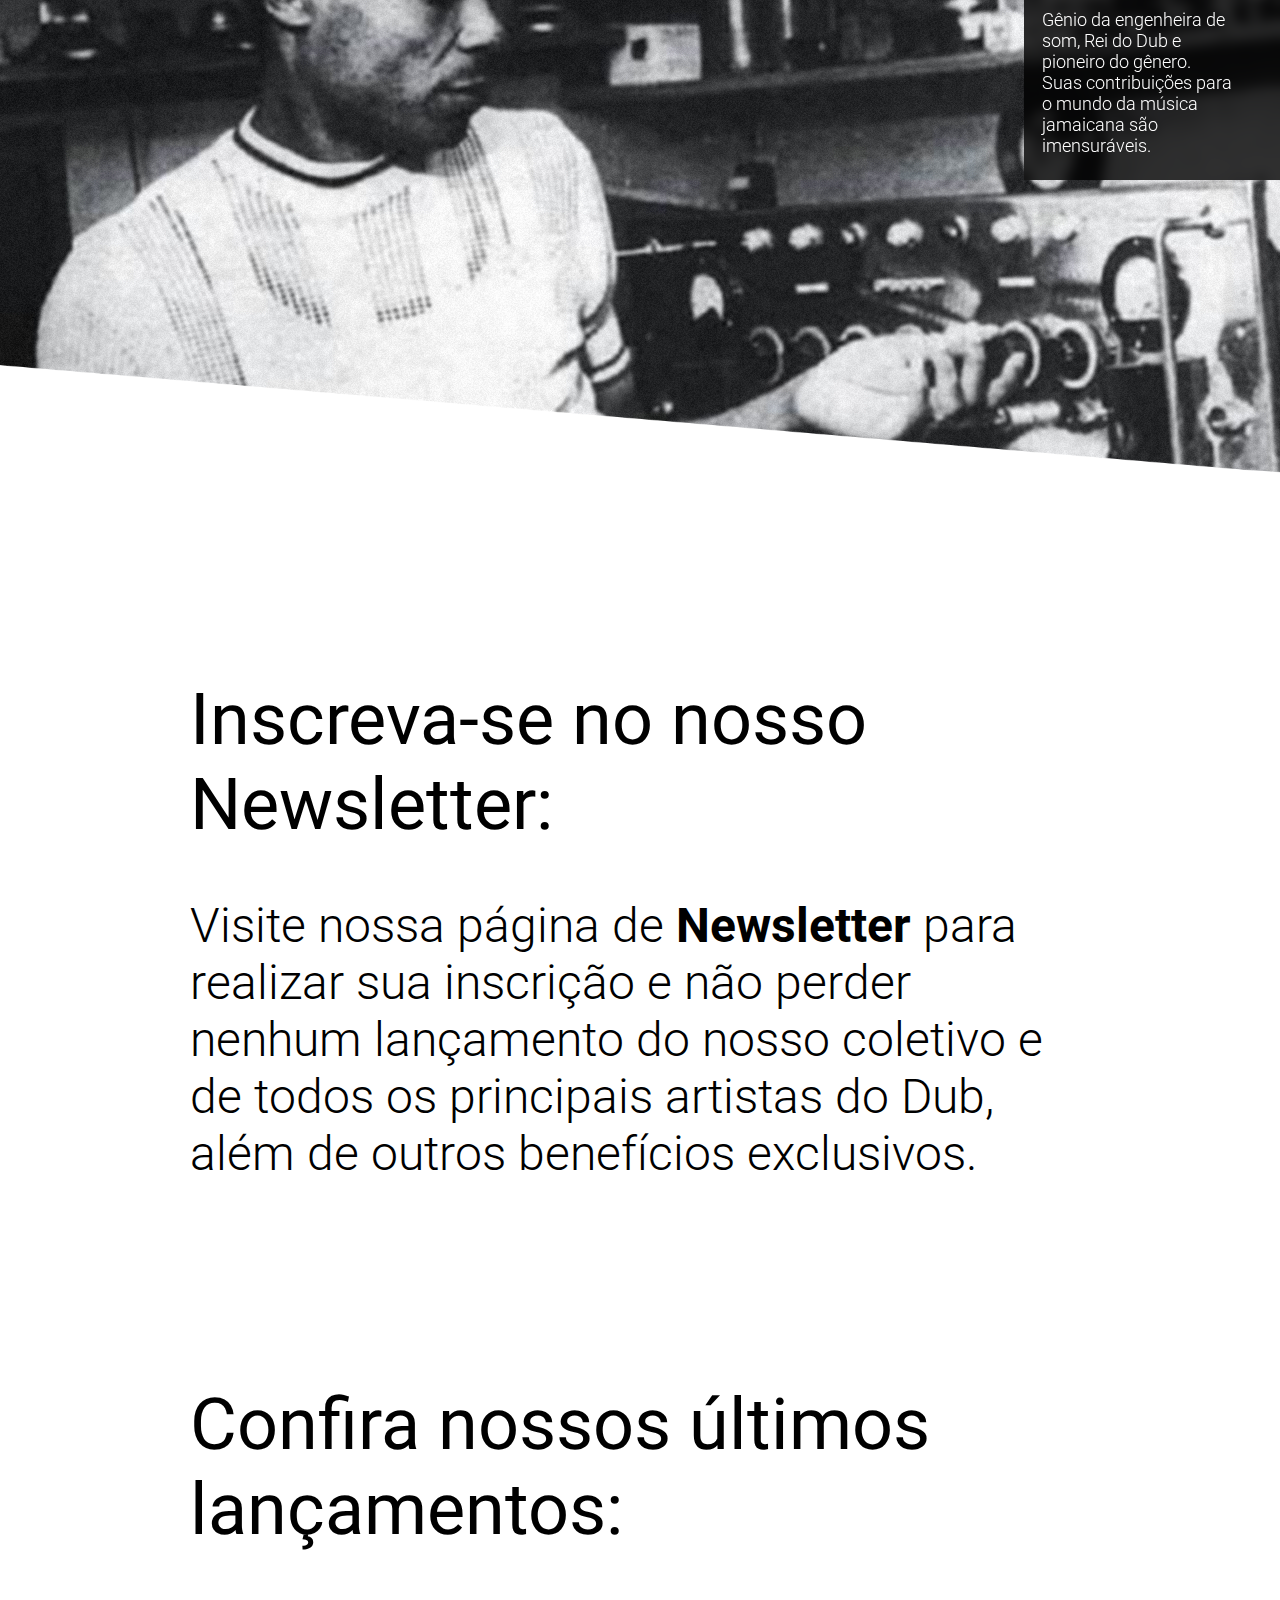
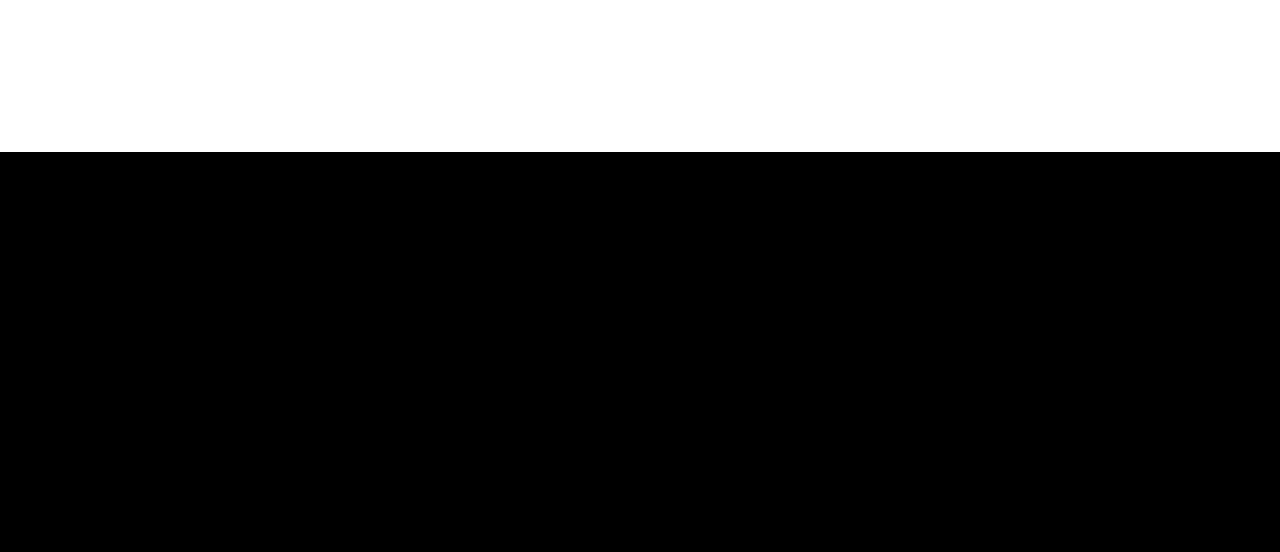
==== commit bd48e099: "WIP" ====
--- a/index.html
+++ b/index.html
@@ -19,13 +19,18 @@
         <picture>
             <img class="burger-menu" src="img/menu.png" onclick="showMenu();">
         </picture>
-        <ol>
-            <li><a href="index.html">PÁGINA INICIAL</a></li>
-            <li><a href="index.html">NOSSOS ARTISTAS</a></li>
-            <li><a href="index.html">LANÇAMENTOS</a></li>
-            <li><a href="index.html">HISTÓRIA DO DUB</a></li>
-            <li><a href="newsletter.html">INSCREVA-SE</a></li>
-        </ol>
+        <!-- <figure>
+            <img src="img/crown-logo-small.png" width="100">
+        </figure> -->
+        <div class="flex-container">
+            <ol>
+                <li><a href="index.html">PÁGINA INICIAL</a></li>
+                <li><a href="index.html">NOSSOS ARTISTAS</a></li>
+                <li><a href="index.html">LANÇAMENTOS</a></li>
+                <li><a href="index.html">HISTÓRIA DO DUB</a></li>
+                <li><a href="newsletter.html">INSCREVA-SE</a></li>
+            </ol>
+        </div>
     </nav>
     <div id="menu-hamburguer">
         <ol>
@@ -36,10 +41,13 @@
             <li class="last-li"><a href="newsletter.html">INSCREVA-SE</a></li>
         </ol>
     </div>
-    <div class="description" style="right: 0;">
-        <a href='https://en.wikipedia.org/wiki/Lee_"Scratch"_Perry'><h3 class="artist-name">LEE "SCRATCH" PERRY</h3></a>
+    <div class="description">
+        <a href='https://en.wikipedia.org/wiki/Lee_"Scratch"_Perry'>
+            <h3 class="artist-name">LEE "SCRATCH" PERRY</h3>
+        </a>
         <hr>
-        <p>Fundador do estúdio de gravação <a href="https://en.wikipedia.org/wiki/Black_Ark_Studios">Black Ark</a>, verdadeiro gênio e um dos principais nomes da arte do Dub Reggae.</p>
+        <p>Fundador do estúdio de gravação <a href="https://en.wikipedia.org/wiki/Black_Ark_Studios">Black Ark</a>,
+            verdadeiro gênio e um dos principais nomes da arte do Dub Reggae.</p>
     </div>
     <picture>
         <source media="(max-width:900px)" srcset="img/leescratchperry-small.png">
@@ -59,39 +67,55 @@
             <p class="logo-subtitle">Honrando o legado da Realeza do Dub</p>
         </section>
     </header>
-    <section class="first-p">
-        <h2>Sobre nós:</h2>
-        <p>Somos um coletivo independente homenageando o gênero musical jamaicano Dub e todas suas vertentes,
-            clássicas e modernas.</p>
-    </section>
-    <section>
-        <div class="description">
-            <a href="https://en.wikipedia.org/wiki/Scientist_(musician)"><h3 class="artist-name">SCIENTIST</h3></a>
-            <hr>
-            <p>Seu nome artístico foi cunhado por causa da sua proficiência técnica na mesa de som. Pupilo do pioneiro do Dub, King Tubby.</p>
-        </div>
-        <picture>
-            <source media="(max-width:900px)" srcset="img/scientist-small.png">
-            <img class="img-full" src="img/scientist.png" alt="Foto de Scientist">
-        </picture>
-        <h2>Honrando a história:</h2>
-        <p>Temos como principal objetivo trazer à tona a influência e importância histórica do Dub para a música como um
-            todo.</p>
-    </section>
-    <section>
-        <div class="description" style="right: 0;">
-            <a href="https://en.wikipedia.org/wiki/King_Tubby"><h3 class="artist-name">KING TUBBY</h3></a>
-            <hr>
-            <p>Gênio da engenheira de som, Rei do Dub e pioneiro do gênero. Suas contribuições para o mundo da música jamaicana são imensuráveis.</p>
-        </div>
-        <picture>
-            <source media="(max-width:900px)" srcset="img/kingtubby-small.png">
-            <img class="img-full" src="img/kingtubby.png" alt="Foto de King Tubby">
-        </picture>
-        <h2>Inscreva-se no nosso Newsletter:</h2>
-        <p>Visite nossa página de <a href="newsletter.html">Newsletter</a> para realizar sua inscrição e não perder
-            nenhum lançamento do nosso coletivo e de todos os principais artistas do Dub, além de outros benefícios exclusivos.</p>
-    </section>
+    <main>
+        <section class="first-p">
+            <h2>Sobre nós:</h2>
+            <p>Somos um coletivo independente homenageando o gênero musical jamaicano Dub e todas suas vertentes,
+                clássicas e modernas.</p>
+        </section>
+        <section>
+            <div class="description">
+                <a href="https://en.wikipedia.org/wiki/Scientist_(musician)">
+                    <h3 class="artist-name">SCIENTIST</h3>
+                </a>
+                <hr>
+                <p>Seu nome artístico foi cunhado por causa da sua proficiência técnica na mesa de som. Pupilo do
+                    pioneiro do Dub, King Tubby.</p>
+            </div>
+            <picture>
+                <source media="(max-width:900px)" srcset="img/scientist-small.png">
+                <img class="img-full" src="img/scientist.png" alt="Foto de Scientist">
+            </picture>
+            <div class="gray-back">
+                <h2>Honrando a história:</h2>
+                <p>Temos como principal objetivo trazer à tona a influência e importância histórica do Dub para a música
+                    como um
+                    todo.</p>
+            </div>
+        </section>
+        <section>
+            <div class="description" style="right: 0;">
+                <a href="https://en.wikipedia.org/wiki/King_Tubby">
+                    <h3 class="artist-name">KING TUBBY</h3>
+                </a>
+                <hr>
+                <p>Gênio da engenheira de som, Rei do Dub e pioneiro do gênero. Suas contribuições para o mundo da
+                    música jamaicana são imensuráveis.</p>
+            </div>
+            <picture>
+                <source media="(max-width:900px)" srcset="img/kingtubby-small.png">
+                <img class="img-full" src="img/kingtubby.png" alt="Foto de King Tubby">
+            </picture>
+            <h2>Inscreva-se no nosso Newsletter:</h2>
+            <p>Visite nossa página de <a href="newsletter.html">Newsletter</a> para realizar sua inscrição e não perder
+                nenhum lançamento do nosso coletivo e de todos os principais artistas do Dub, além de outros benefícios
+                exclusivos.</p>
+        </section>
+        <section>
+            <h2>Confira nossos últimos lançamentos:</h2>
+            
+        </section>
+    </main>
     <footer>
 
     </footer>
--- a/CSS/index.css
+++ b/CSS/index.css
@@ -8,20 +8,19 @@
 }
 
 nav {
-    height: 100px;
     width: 100%;
     background-color: rgba(0, 0, 0, 0.5);
     backdrop-filter: blur(6px);
 }
 
 nav ol {
-    text-align: center;
+    margin: auto;
     list-style-type: none;
-    margin-top: 2px;
 }
 
 nav li {
     display: inline-block;
+    padding-bottom: 36px;
 }
 
 nav a {
@@ -30,7 +29,7 @@
     font-weight: 300;
     font-size: 18px;
     color: white;
-    padding: 36px 48px 36px 48px;
+    padding: 36px 40px 36px 40px;
     transition: 0.1s;
 }
 
@@ -40,6 +39,11 @@
     text-decoration: none;
 }
 
+.flex-container {
+    display: flex;
+    flex-wrap: nowrap;
+}
+
 #menu-hamburguer {
     background-color: #1b1b1b;
     display: none;
@@ -53,7 +57,7 @@
 
 #menu-hamburguer li {
     padding: 24px 0px 24px 0px;
-    border-top: 1px solid #646464;
+    border-top: 1px solid #757575;
     width: 60%;
     margin: auto;
 }
@@ -63,7 +67,7 @@
 } - Não funcionou :( */
 
 .last-li {
-    border-bottom: 1px solid #646464;
+    border-bottom: 1px solid #757575;
 }
 
 #menu-hamburguer a {
@@ -119,8 +123,8 @@
     font-weight: 700;
     font-style: italic;
     color: white;
-    font-size: 64px;
-    width: 525px;
+    font-size: 56px;
+    width: 450px;
     padding: 20px 20px 20px 72px;
     margin-top: 20px;
     margin-left: 0;
@@ -205,9 +209,13 @@
 }
 
 hr {
-    border: 1px solid #646464;
+    border: 1px solid #757575;
     width: 90%;
     margin: auto;
+}
+
+.gray-back {
+    background-color: #eeeeee;
 }
 
 .newsletter-section {
@@ -261,7 +269,7 @@
     transition: 0.1s;
     box-sizing: border-box;
 	outline: none;
-	border: 1px solid #646464;
+	border: 1px solid #757575;
     line-height: 25px;
     border-radius: 5px;
 }
@@ -283,10 +291,6 @@
         font-size: 14px;
     }
 
-    nav li {
-        margin-top: 4px;
-    }
-
     .logo-header {
         margin-top: 50px;
     }
@@ -307,14 +311,6 @@
 }
 
 @media only screen and (max-width: 1024px) {
-    nav a {
-        padding: 36px 36px 36px 36px;
-    }
-
-    nav ol {
-        margin-top: 0px;
-    }
-
     .logo-header {
         margin-top: 24px;
     }
@@ -370,7 +366,7 @@
     }
 
     nav ol {
-        visibility: hidden;
+        display: none;
     }
 
     p {
@@ -428,6 +424,18 @@
 }
 
 @media only screen and (max-width: 700px) {
+    nav {
+        position: sticky;
+        top: 0;
+        z-index: 1;
+    }
+
+    #menu-hamburguer {
+        position: sticky;
+        top: 74px;
+        z-index: 1;
+    }
+
     .description h3 {
         font-size: 14px;
     }
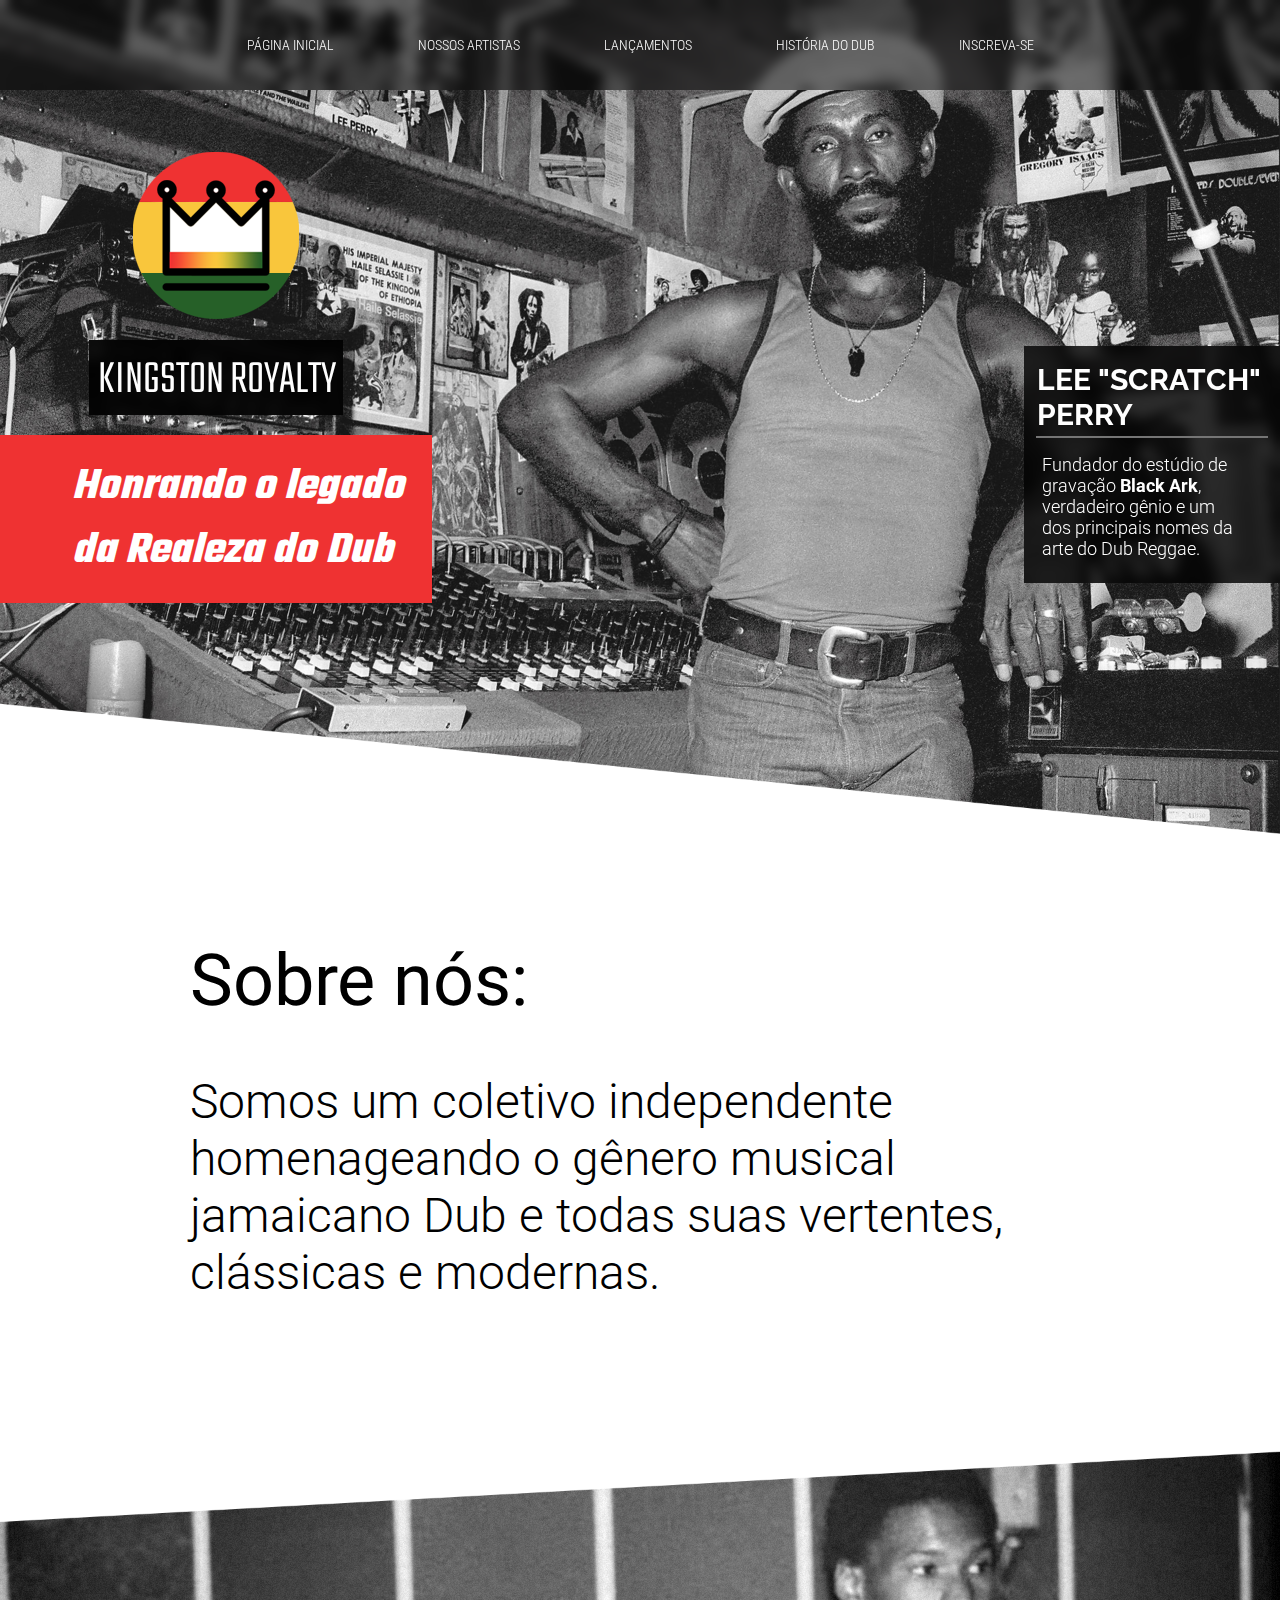
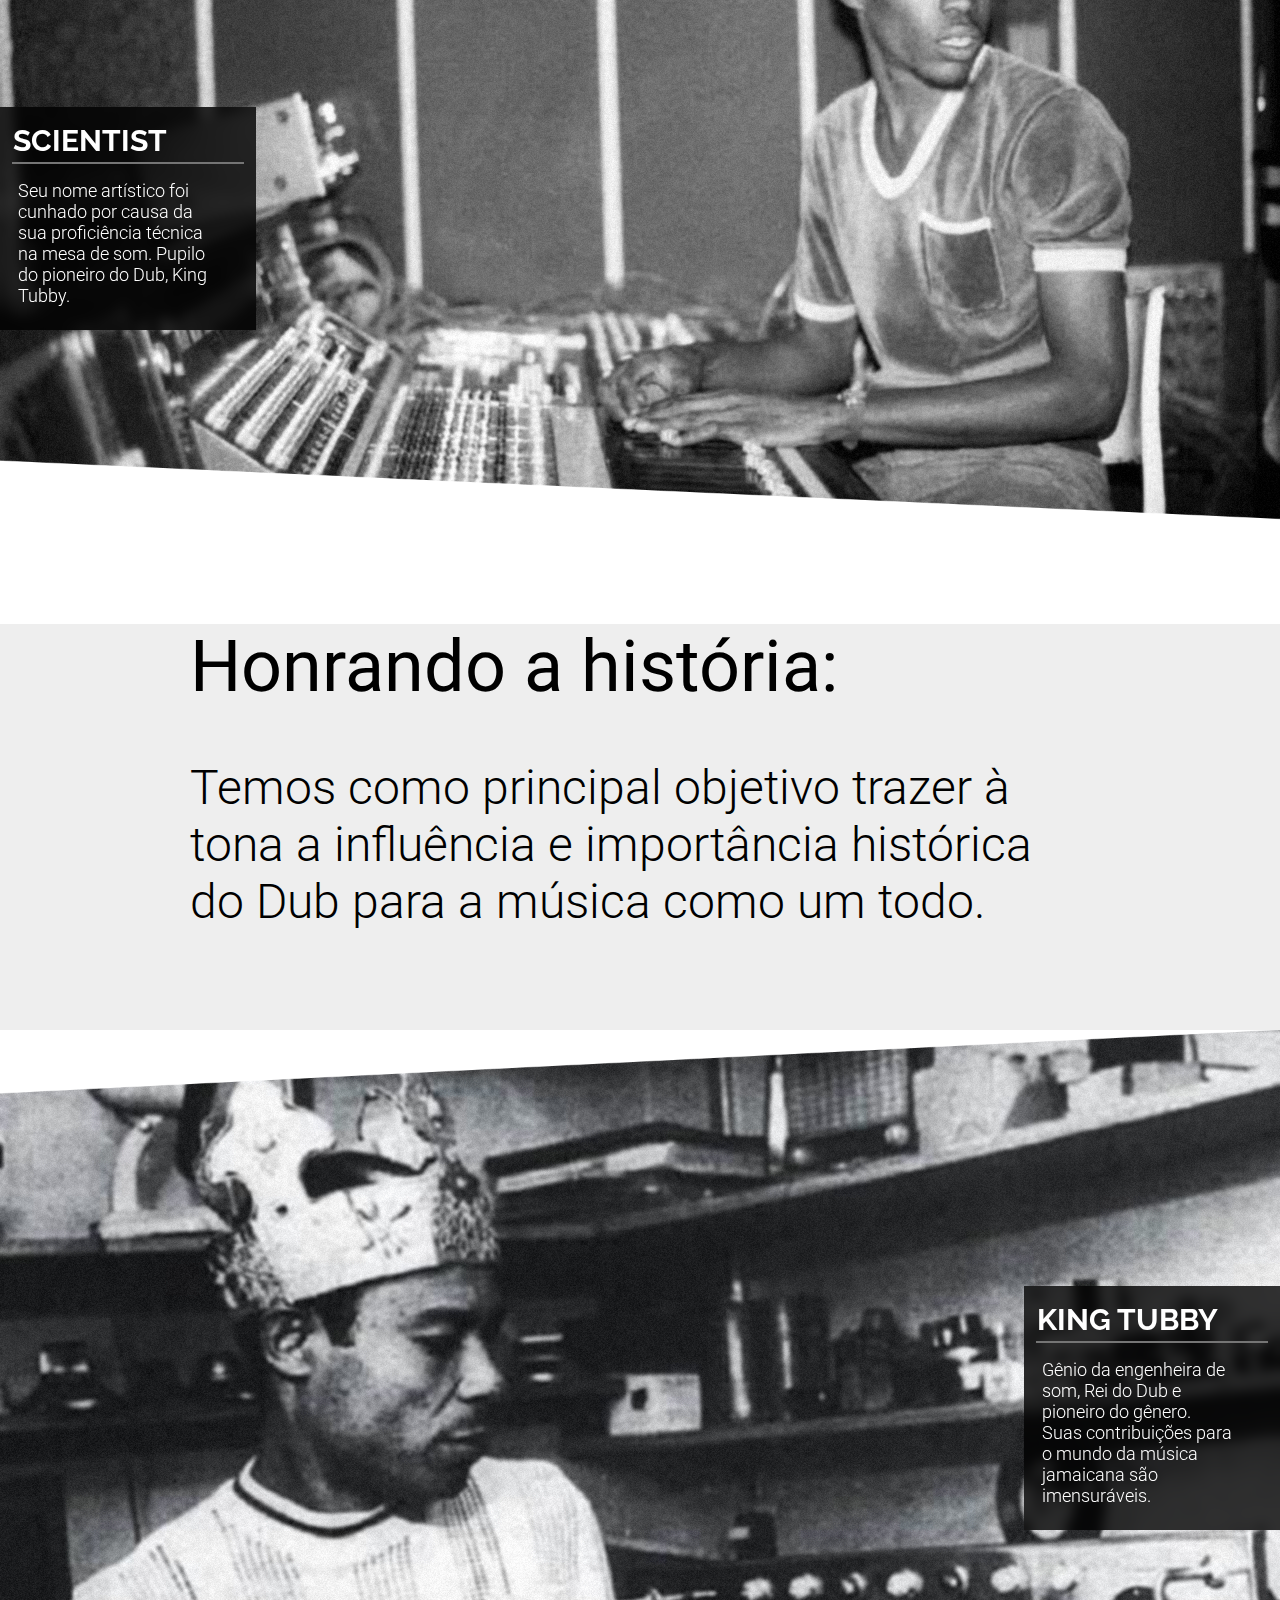
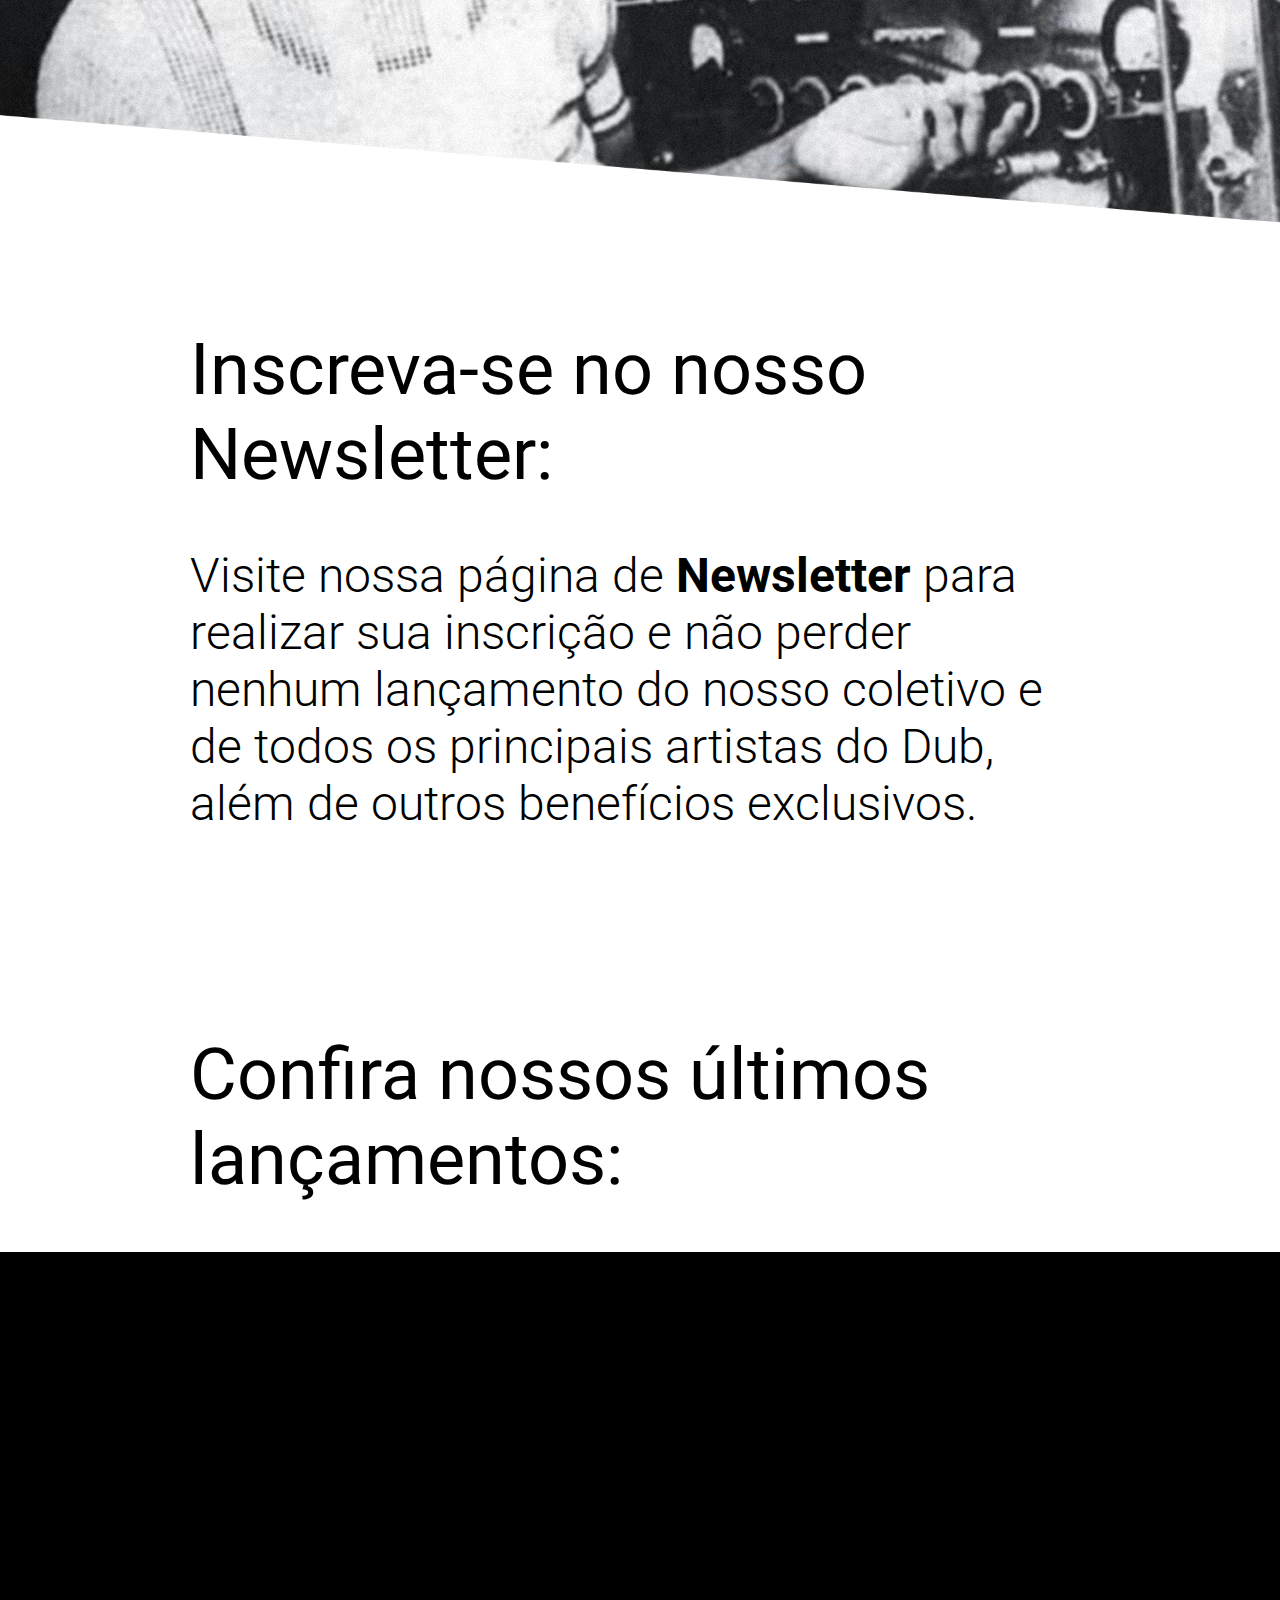
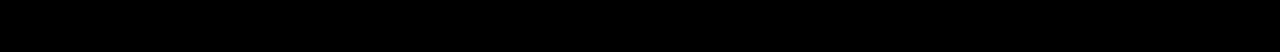
==== commit 0c06dbb1: "WIP" ====
--- a/index.html
+++ b/index.html
@@ -50,22 +50,20 @@
             verdadeiro gênio e um dos principais nomes da arte do Dub Reggae.</p>
     </div>
     <picture>
-        <source media="(max-width:900px)" srcset="img/leescratchperry-small.png">
+        <source media="(max-width:500px)" srcset="img/leescratchperry-small.png">
         <img class="img-title" src="img/leescratchperry.png" alt="Foto de Lee 'Scratch' Perry">
     </picture>
     <header class="logo-header">
-        <section style="margin-top: 0px;">
-            <div style="text-align: center;">
-                <h1>
-                    <picture>
-                        <source media="(max-width:1366px)" srcset="img/crown-logo-small.png">
-                        <img class="logo" src="img/crown-logo.png" alt="Logo de Kingston Royalty">
-                    </picture>
-                </h1>
-                <h2 class="logo-title">KINGSTON ROYALTY</h2>
-            </div>
-            <p class="logo-subtitle">Honrando o legado da Realeza do Dub</p>
-        </section>
+        <div style="text-align: center;">
+            <h1>
+                <picture>
+                    <source media="(max-width:1366px)" srcset="img/crown-logo-small.png">
+                    <img class="logo" src="img/crown-logo.png" alt="Logo de Kingston Royalty">
+                </picture>
+            </h1>
+            <h2 class="logo-title">KINGSTON ROYALTY</h2>
+        </div>
+        <p class="logo-subtitle">Honrando o legado da Realeza do Dub</p>
     </header>
     <main>
         <section class="first-p">
@@ -74,7 +72,7 @@
                 clássicas e modernas.</p>
         </section>
         <section>
-            <div class="description">
+            <div class="description" style="left: 0;">
                 <a href="https://en.wikipedia.org/wiki/Scientist_(musician)">
                     <h3 class="artist-name">SCIENTIST</h3>
                 </a>
@@ -83,7 +81,7 @@
                     pioneiro do Dub, King Tubby.</p>
             </div>
             <picture>
-                <source media="(max-width:900px)" srcset="img/scientist-small.png">
+                <source media="(max-width:500px)" srcset="img/scientist-small.png">
                 <img class="img-full" src="img/scientist.png" alt="Foto de Scientist">
             </picture>
             <div class="gray-back">
@@ -103,7 +101,7 @@
                     música jamaicana são imensuráveis.</p>
             </div>
             <picture>
-                <source media="(max-width:900px)" srcset="img/kingtubby-small.png">
+                <source media="(max-width:500px)" srcset="img/kingtubby-small.png">
                 <img class="img-full" src="img/kingtubby.png" alt="Foto de King Tubby">
             </picture>
             <h2>Inscreva-se no nosso Newsletter:</h2>
@@ -113,7 +111,7 @@
         </section>
         <section>
             <h2>Confira nossos últimos lançamentos:</h2>
-            
+
         </section>
     </main>
     <footer>
--- a/CSS/index.css
+++ b/CSS/index.css
@@ -47,6 +47,9 @@
 #menu-hamburguer {
     background-color: #1b1b1b;
     display: none;
+    position: sticky;
+    top: 56px;
+    z-index: 1;
 }
 
 #menu-hamburguer ol {
@@ -62,12 +65,8 @@
     margin: auto;
 }
 
-/* #menu-hamburguer ol:last-child {
+#menu-hamburguer li:last-child {
     border-bottom: 1px solid #646464;
-} - Não funcionou :( */
-
-.last-li {
-    border-bottom: 1px solid #757575;
 }
 
 #menu-hamburguer a {
@@ -87,7 +86,7 @@
     height: auto;
 }
 
-header {
+.logo-header {
     position: absolute;
     top: 150px;
 }
@@ -101,20 +100,17 @@
     margin-bottom: 12px;
 }
 
-.logo-header {
-    margin-top: 72px;
-}
-
 .logo-title {
     font-family: Teko, sans-serif;
     color: white;
     font-weight: 100;
-    background-color: rgba(0, 0, 0, 0.8);
+    background-color: rgba(0, 0, 0, 0.9);
     backdrop-filter: blur(6px);
     padding: 6px 4px 0px 6px;
     width: 322px;
     font-size: 64px;
     margin-top: 0;
+    margin-bottom: 0;
 }
 
 .logo-subtitle {
@@ -130,17 +126,14 @@
     margin-left: 0;
 }
 
-section h2:first-child {
-    margin-top: 100px;
-}
-
 h2 {
     font-family: Roboto, sans-serif;
     font-size: 72px;
     font-weight: 400;
     width: 900px;
     margin: auto;
-    margin-top: 200px;
+    margin-top: 100px;
+    margin-bottom: 50px;
 }
 
 p {
@@ -149,12 +142,11 @@
     font-weight: 300;
     font-size: 48px;
     margin: auto;
-    margin-top: 50px;
-}
-
-section {
-    margin-top: 200px;
-    margin-bottom: 200px;
+    padding-bottom: 100px;
+}
+
+section:first-child {
+    margin-bottom: 50px;
 }
 
 a {
@@ -183,6 +175,7 @@
     backdrop-filter: blur(6px);
     width: 20%;
     margin-top: 20%;
+    right: 0;
 }
 
 .description p {
@@ -222,7 +215,7 @@
     background-color: white;
     width: 50%;
     margin: auto;
-    margin-top: 34%;
+    margin-top: 35%;
 }
 
 .newsletter-section p {
@@ -291,10 +284,6 @@
         font-size: 14px;
     }
 
-    .logo-header {
-        margin-top: 50px;
-    }
-
     .logo-title {
         font-size: 48px;
         width: 244px;
@@ -304,17 +293,9 @@
         font-size: 45px;
         width: 340px;
     }
-
-    .logo {
-        margin-left: 35px;
-    }
 }
 
 @media only screen and (max-width: 1024px) {
-    .logo-header {
-        margin-top: 24px;
-    }
-
     .logo-title {
         font-size: 40px;
         width: 202px;
@@ -325,10 +306,6 @@
         width: 190px;
     }
 
-    .logo {
-        margin-left: 18px;
-    }
-
     h2 {
         font-size: 64px;
     }
@@ -350,13 +327,15 @@
 @media only screen and (max-width: 900px) {
     .burger-menu {
         visibility: visible;
-        margin: 20px;
+        margin: 12px;
     }
 
     nav {
-        height: 75px;
+        height: 56px;
         width: 100%;
-        position: relative;
+        position: sticky;
+        top: 0;
+        z-index: 1;
         background-color: black;
     }
 
@@ -378,18 +357,11 @@
         width: 75%;
         font-size: 40px;
         margin-left: auto;
-        margin-top: 100px;
-    }
-
-    section {
-        margin-top: 50px;
-        margin-bottom: 100px;
     }
 
     .logo-header {
-        margin-top: -25%;
-        float: none;
-        text-align: center;
+        position: relative;
+        top: -100px;
     }
 
     .logo-title {
@@ -410,41 +382,49 @@
         margin-left: auto;
     }
 
+    .description:nth-child(3) {
+        left: 0;
+    }
+
     .description h3 {
         font-size: 18px;
     }
 
     .description p {
-        font-size: 14px;
+        font-size: 12px;
     }
 
     .description {
         width: 38%;
     }
+
+    section:first-child {
+        margin-top: -100px;
+    }
 }
 
 @media only screen and (max-width: 700px) {
-    nav {
-        position: sticky;
-        top: 0;
-        z-index: 1;
-    }
-
-    #menu-hamburguer {
-        position: sticky;
-        top: 74px;
-        z-index: 1;
-    }
-
     .description h3 {
         font-size: 14px;
     }
 
-    .description p {
-        font-size: 11px;
+    .description:nth-child(3) {
+        margin-top: 50px;
     }
 
     .description {
         width: 40%;
+        margin-top: 100px;
+    }
+
+    .logo-header {
+        position: relative
+    }
+}
+
+@media only screen and (max-width: 500px) {
+    .description:nth-child(3) {
+        left: initial;
+        right: 0;
     }
 }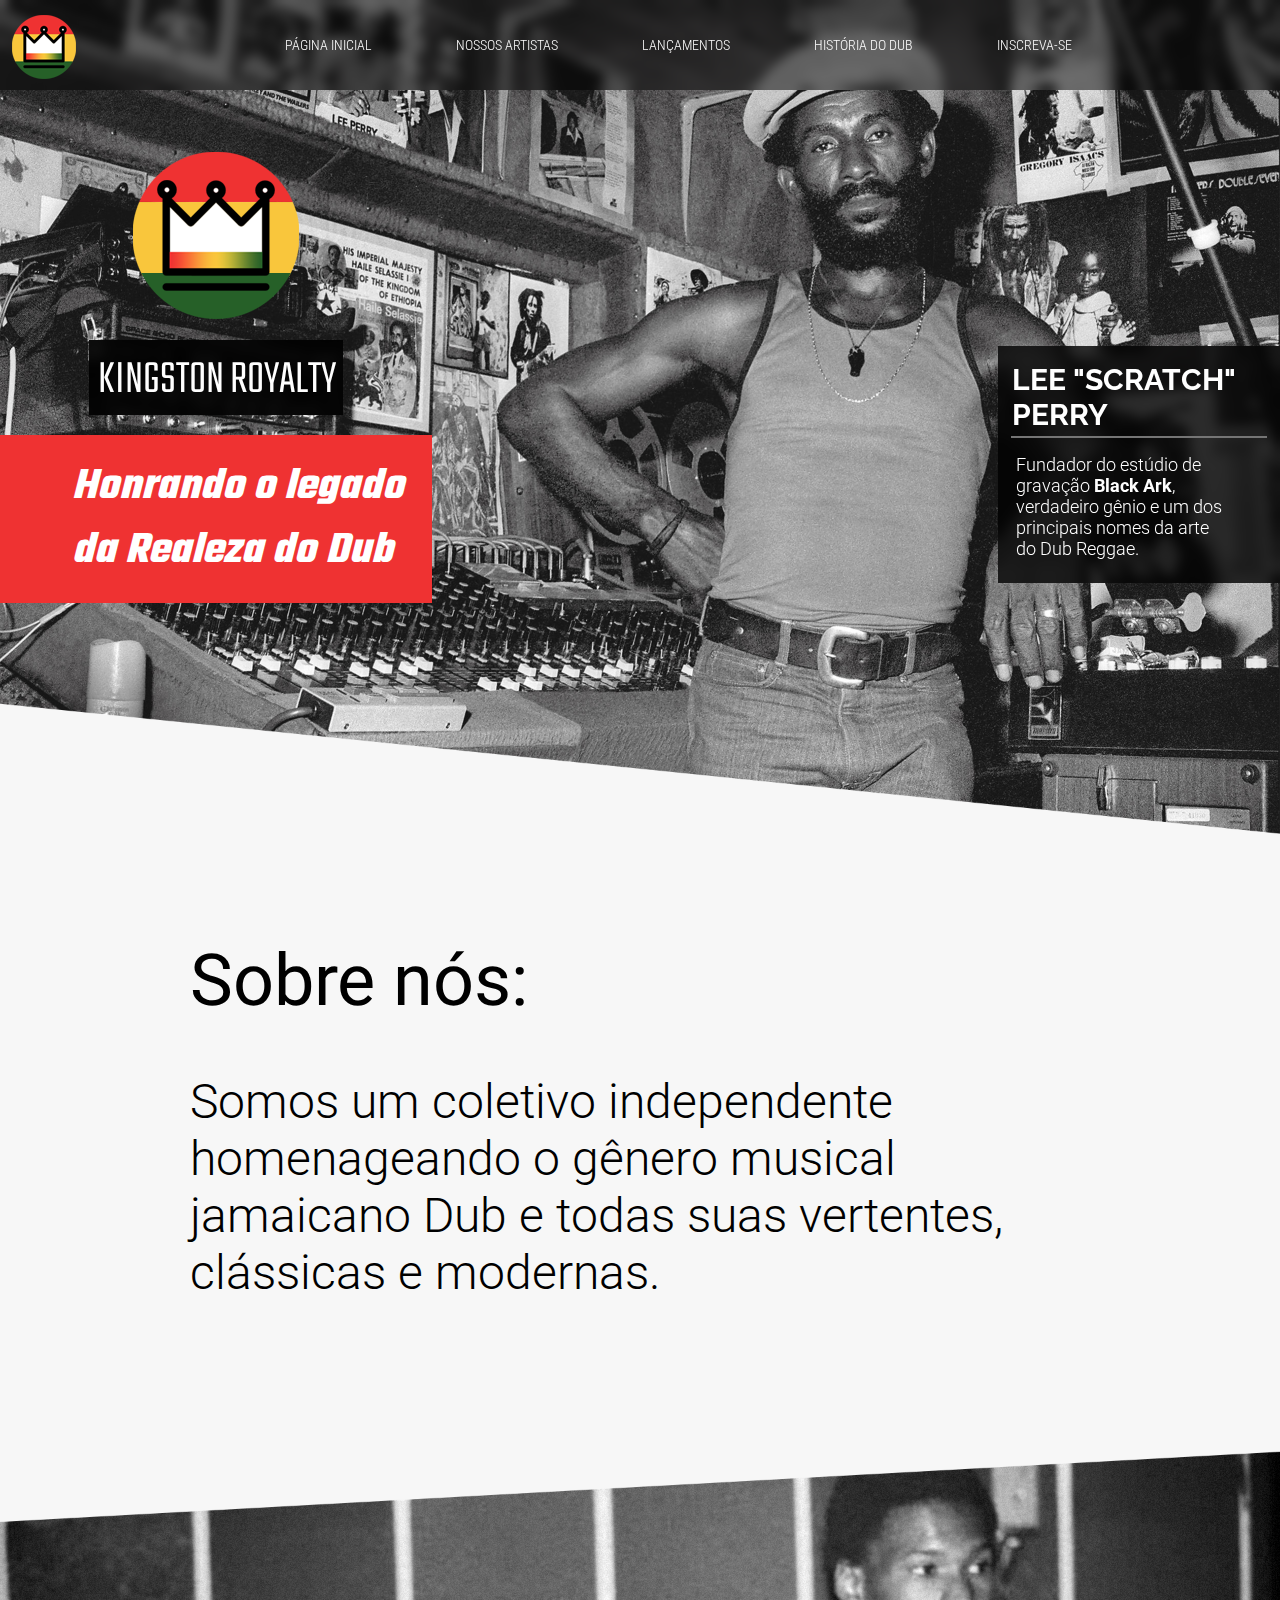
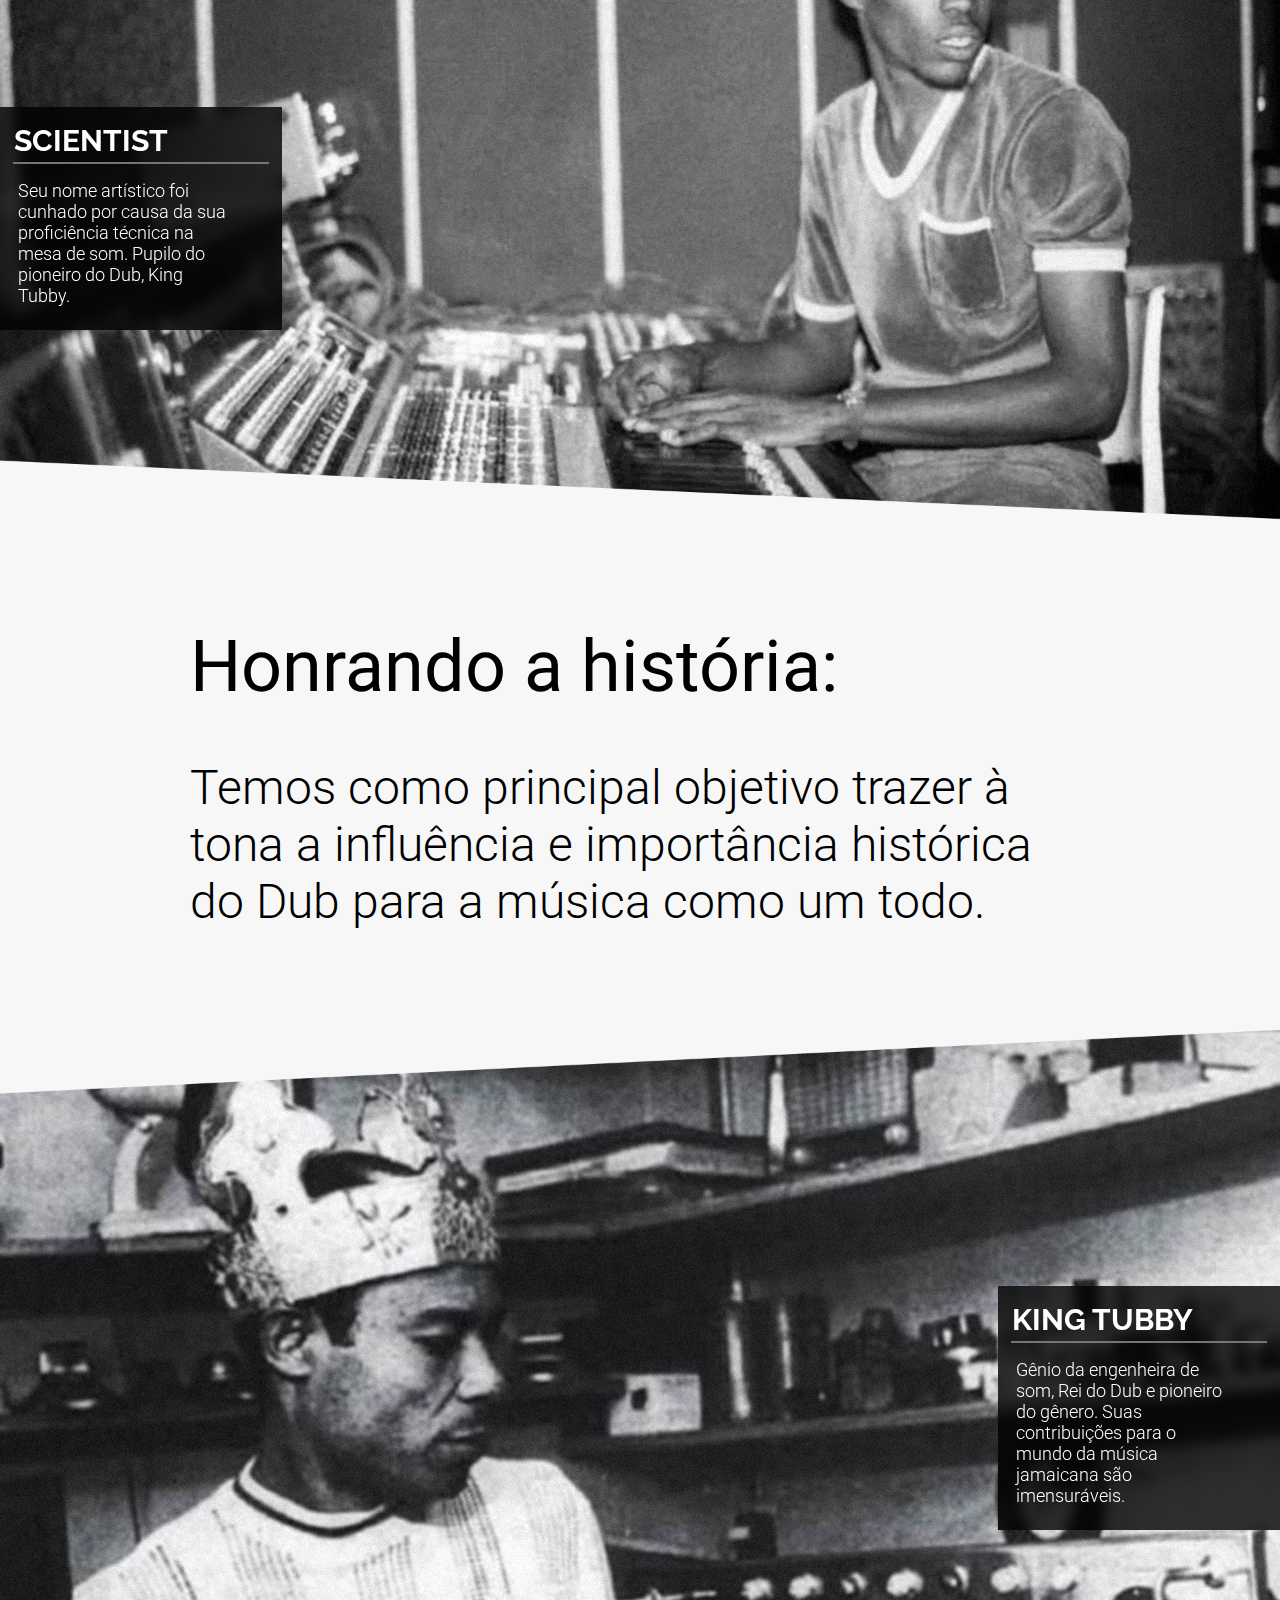
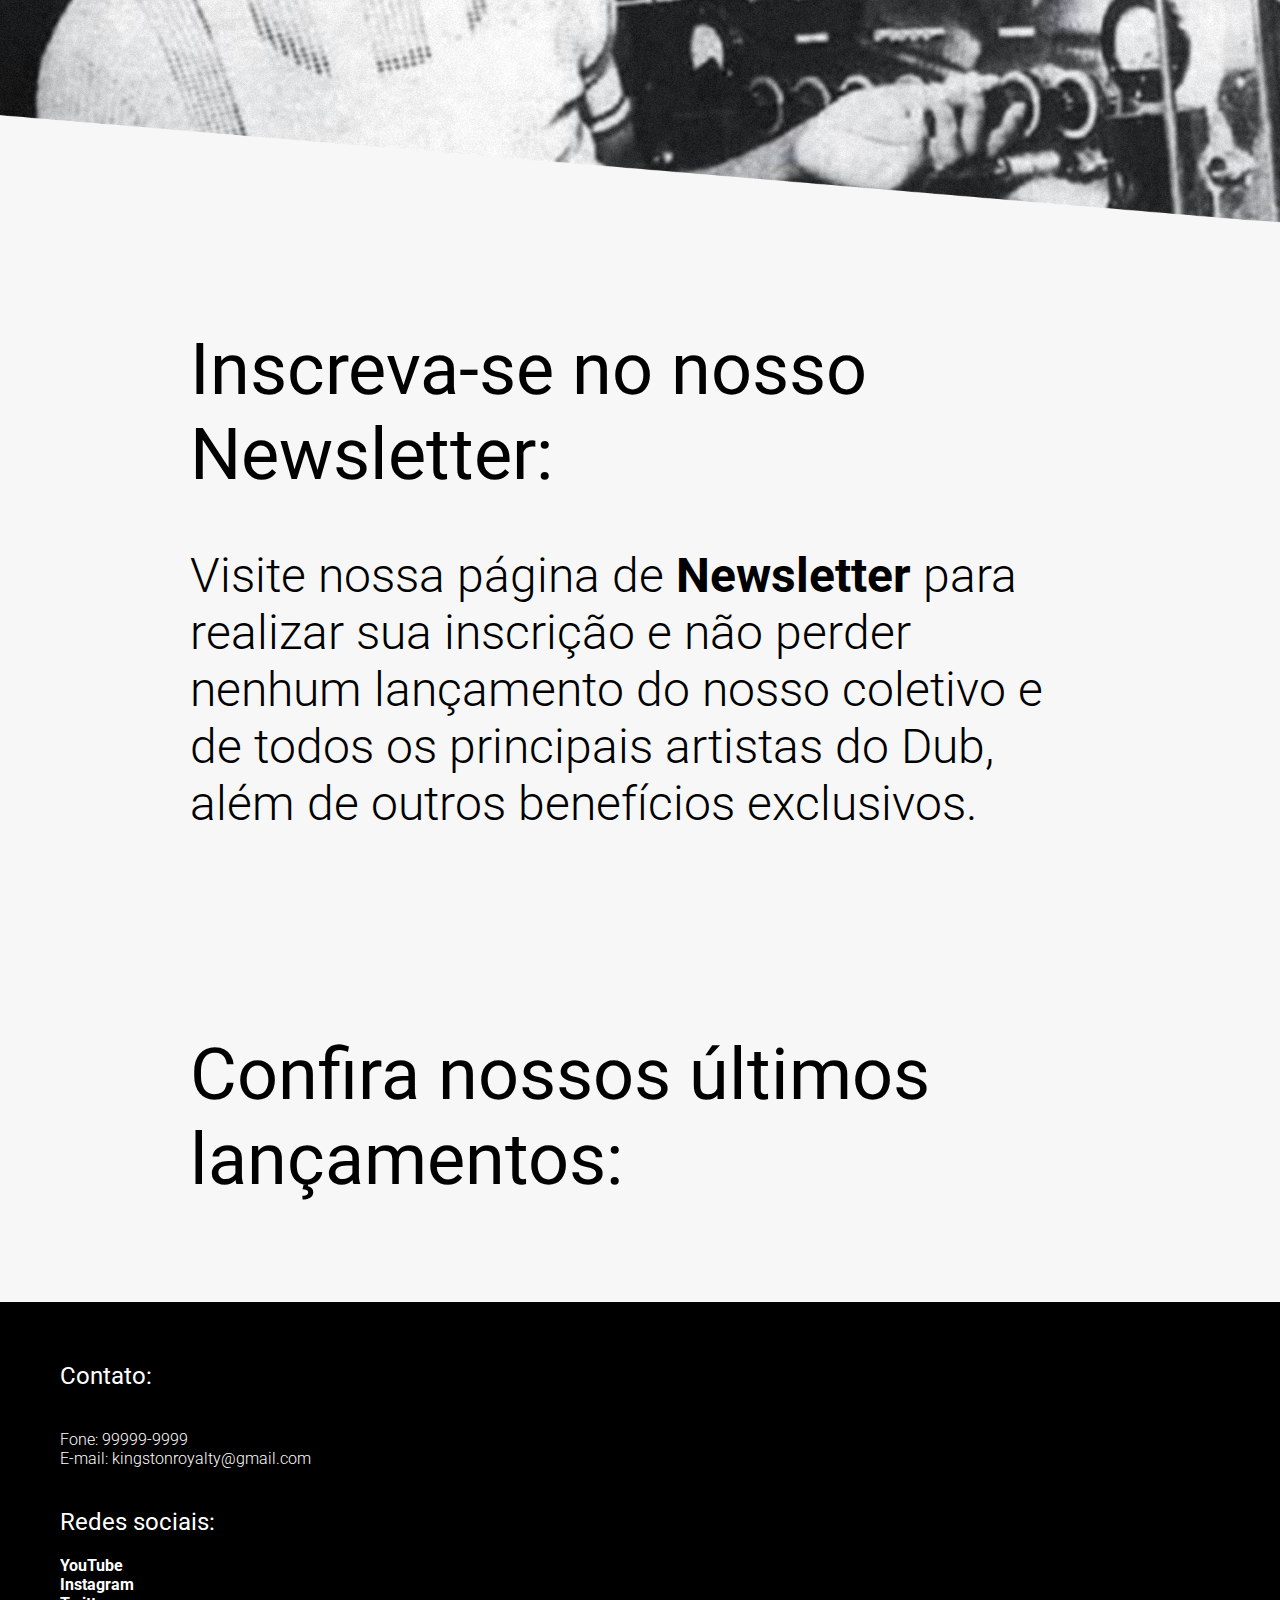
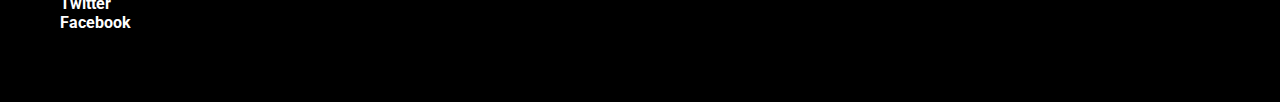
==== commit 41d7ef4b: "História do Dub Quase completa" ====
--- a/index.html
+++ b/index.html
@@ -17,17 +17,17 @@
 <body>
     <nav>
         <picture>
-            <img class="burger-menu" src="img/menu.png" onclick="showMenu();">
+            <img class="burger-menu" src="img/menu.png" onclick="showMenu();" alt="Ícone do Menu Mobile">
         </picture>
-        <!-- <figure>
-            <img src="img/crown-logo-small.png" width="100">
-        </figure> -->
         <div class="flex-container">
+            <figure>
+                <a href="index.html"><img src="img/crown-logo-smallest.png" alt="Logo menor de Kingston Royalty"></a>
+            </figure>
             <ol>
                 <li><a href="index.html">PÁGINA INICIAL</a></li>
-                <li><a href="index.html">NOSSOS ARTISTAS</a></li>
-                <li><a href="index.html">LANÇAMENTOS</a></li>
-                <li><a href="index.html">HISTÓRIA DO DUB</a></li>
+                <li><a href="artistas.html">NOSSOS ARTISTAS</a></li>
+                <li><a href="releases.html">LANÇAMENTOS</a></li>
+                <li><a href="historia.html">HISTÓRIA DO DUB</a></li>
                 <li><a href="newsletter.html">INSCREVA-SE</a></li>
             </ol>
         </div>
@@ -35,13 +35,13 @@
     <div id="menu-hamburguer">
         <ol>
             <li><a href="index.html">PÁGINA INICIAL</a></li>
-            <li><a href="index.html">NOSSOS ARTISTAS</a></li>
-            <li><a href="index.html">LANÇAMENTOS</a></li>
-            <li><a href="index.html">HISTÓRIA DO DUB</a></li>
-            <li class="last-li"><a href="newsletter.html">INSCREVA-SE</a></li>
+            <li><a href="artistas.html">NOSSOS ARTISTAS</a></li>
+            <li><a href="releases.html">LANÇAMENTOS</a></li>
+            <li><a href="historia.html">HISTÓRIA DO DUB</a></li>
+            <li><a href="newsletter.html">INSCREVA-SE</a></li>
         </ol>
     </div>
-    <div class="description">
+    <div class="description description-index">
         <a href='https://en.wikipedia.org/wiki/Lee_"Scratch"_Perry'>
             <h3 class="artist-name">LEE "SCRATCH" PERRY</h3>
         </a>
@@ -84,7 +84,7 @@
                 <source media="(max-width:500px)" srcset="img/scientist-small.png">
                 <img class="img-full" src="img/scientist.png" alt="Foto de Scientist">
             </picture>
-            <div class="gray-back">
+            <div>
                 <h2>Honrando a história:</h2>
                 <p>Temos como principal objetivo trazer à tona a influência e importância histórica do Dub para a música
                     como um
@@ -115,7 +115,18 @@
         </section>
     </main>
     <footer>
-
+        <div style="width: 50%; margin: auto;">
+            <h2>Contato:</h2>
+            <p>Fone: 99999-9999
+                E-mail: kingstonroyalty@gmail.com</p>
+            <h2>Redes sociais:</h2>
+            <table>
+                <li><a href="https://youtube.com">YouTube</a></li>
+                <li><a href="https://instagram.com">Instagram</a></li>
+                <li><a href="https://twitter.com">Twitter</a></li>
+                <li><a href="https://facebook.com">Facebook</a></li>
+            </table>
+        </div>
     </footer>
 </body>
 
--- a/CSS/index.css
+++ b/CSS/index.css
@@ -5,6 +5,7 @@
 
 body {
     overflow-x: hidden;
+    background-color: #f7f7f7;
 }
 
 nav {
@@ -37,6 +38,19 @@
     background-color: rgba(0, 0, 0, 0.6);
     transition: 0.1s;
     text-decoration: none;
+}
+
+nav figure {
+    margin-top: -21px;
+    margin-left: 12px;
+}
+
+figure a {
+    padding: 0;
+}
+
+figure a:hover {
+    background-color: initial;
 }
 
 .flex-container {
@@ -145,7 +159,7 @@
     padding-bottom: 100px;
 }
 
-section:first-child {
+.first-p {
     margin-bottom: 50px;
 }
 
@@ -162,7 +176,8 @@
 footer {
     background-color: black;
     height: 400px;
-    margin-top: 50px;
+    margin-top: 100px;
+    width: 100%;
 }
 
 .burger-menu {
@@ -173,7 +188,7 @@
     position: absolute;
     background-color: rgba(0, 0, 0, 0.8);
     backdrop-filter: blur(6px);
-    width: 20%;
+    width: 22%;
     margin-top: 20%;
     right: 0;
 }
@@ -207,15 +222,11 @@
     margin: auto;
 }
 
-.gray-back {
-    background-color: #eeeeee;
-}
-
 .newsletter-section {
     background-color: white;
     width: 50%;
     margin: auto;
-    margin-top: 35%;
+    margin-top: 33%;
 }
 
 .newsletter-section p {
@@ -234,14 +245,15 @@
 }
 
 .form-section {
-    padding-top: 100px;
+    padding-top: 64px;
+    padding-bottom: 150px;
     background-color: #ef3232;
     width: 50%;
     margin: auto;
 }
 
 form {
-    width: 50%;
+    width: 60%;
     margin: auto;
 }
 
@@ -252,7 +264,7 @@
     color: white;
 }
 
-input[type=text] {
+input[type=text], input[type=email], input[type=password] {
     margin-top: 16px;
     margin-bottom: 24px;
     padding: 4px 8px 4px 8px;
@@ -267,10 +279,219 @@
     border-radius: 5px;
 }
 
-input[type=text]:focus {
-	box-shadow: 1px 1px 8px #266029;
-    border: 1px solid #266029;
+input[type=text]:focus, input[type=email]:focus, input[type=password]:focus {
+	box-shadow: 1px 0px 8px white;
+    border: 1px solid white;
     transition: 0.1s;
+}
+
+input[type=submit] {
+    width: 100%;
+    border: 1px solid #f9c63c;
+    padding: 20px;
+    margin-top: 20px;
+    border-radius: 5px;
+    font-size: 24px;
+    font-family: Roboto, sans-serif;
+    background-color: #f9c63c;
+    font-weight: 700;
+    transition: 0.1s;
+}
+
+input[type=submit]:hover {
+	box-shadow: 1px 0px 8px #f9c63c;
+    transition: 0.1s;
+    cursor: pointer;
+}
+
+input[type=submit]:active {
+    outline: 0;
+}
+
+.flex-container {
+    display: flex;
+    flex-wrap: wrap;
+    margin: auto;
+}
+
+footer h2 {
+    display: inline-block;
+    color: white;
+    font-size: 24px;
+    width: initial;
+    padding: 20px;
+    margin: 0;
+}
+
+footer p {
+    margin: 0;
+    padding: 20px;
+    color: white;
+    font-size: 16px;
+    white-space: pre-line;
+}
+
+footer table {
+    display: block;
+}
+
+footer div {
+    float: left;
+    padding: 40px 0px 0px 40px;
+}
+
+footer li {
+    list-style-type: none;
+}
+
+footer a {
+    font-family: Roboto, sans-serif;
+    font-size: 16px;
+    color: white;
+    padding: 20px;
+}
+
+.artist-description {
+    width: 40%;
+    position: absolute;
+    margin-top: 10%;
+    margin-left: 14%;
+    z-index: 1;
+    background-color: white;
+}
+
+.artist-description h2 {
+    background-color: #ef3232;
+    color: white;
+    margin: 0;
+    padding: 20px;
+    font-size: 48px;
+    text-align: center;
+    width: 100%;
+}
+
+.artist-description p {
+    margin: 0;
+    padding: 0;
+    width: 100%;
+    padding: 20px;
+    background-color: white;
+    font-size: 32px;
+}
+
+/*Slides*/
+.slides-main h1 {
+    font-family: Roboto, sans-serif;
+    font-family: Raleway, sans-serif;
+    text-align: center;
+    font-size: 72px;
+    padding-top: 50px;
+    padding-bottom: 50px;
+}
+
+.slides-main a {
+    background: rgba(0, 0, 0, 0.6);
+}
+
+.slides-h1 {
+    font-size: 48px;
+}
+
+.mySlides {
+    display: none;
+}
+
+.mySlides:first-child {
+    display: block;
+}
+
+.slideshow-container {
+    width: 100%;
+    position: relative;
+    margin: auto;
+}
+
+.slideshow-container img {
+    vertical-align: middle;
+}
+
+.prev, .next {
+    cursor: pointer;
+    position: absolute;
+    top: 50%;
+    width: auto;
+    padding: 16px;
+    margin-top: -22px;
+    color: white;
+    font-weight: bold;
+    font-size: 18px;
+    transition: 0.1s ease;
+    border-radius: 0 3px 3px 0;
+    user-select: none;
+}
+
+.next {
+    right: 0;
+    border-radius: 3px 0 0 3px;
+}
+
+.prev:hover, .next:hover {
+    background-color: rgba(0,0,0,0.8);
+}
+
+.numbertext {
+    color: black;
+    font-size: 16px;
+    font-family: Roboto, sans-serif;
+    padding: 8px 12px;
+    position: absolute;
+    top: 0;
+}
+
+.dot {
+    cursor: pointer;
+    height: 15px;
+    width: 15px;
+    margin: 0 2px;
+    background-color: #bbb;
+    border-radius: 50%;
+    display: inline-block;
+    transition: background-color 0.6s ease;
+}
+
+.active, .dot:hover {
+    background-color: #717171;
+}
+
+.fade {
+    -webkit-animation-name: fade;
+    -webkit-animation-duration: 1.5s;
+    animation-name: fade;
+    animation-duration: 1.5s;
+}
+
+@-webkit-keyframes fade {
+    from {opacity: .4} 
+    to {opacity: 1}
+}
+
+@keyframes fade {
+    from {opacity: .4} 
+    to {opacity: 1}
+}
+
+.historia-h1 {
+    font-size: 72px;
+    font-family: Raleway, sans-serif;
+    color: white;
+    text-align: center;
+    width: 550px;
+    margin: auto;
+    margin-top: -150px;
+    margin-bottom: 200px;
+    background-color: #ef3232;
+    backdrop-filter: blur(6px);
+    padding: 32px 64px 32px 64px;
 }
 
 @media only screen and (min-width: 2560px) {
@@ -289,9 +510,17 @@
         width: 244px;
     }
 
+    .newsletter-section {
+        margin-top: 30%;
+    }
+
     .logo-subtitle {
         font-size: 45px;
         width: 340px;
+    }
+
+    .description-newsletter {
+        margin-top: 10%;
     }
 }
 
@@ -314,17 +543,33 @@
         font-size: 40px;
     }
 
+    .newsletter-section h1 {
+        font-size: 48px;
+    }
+
+    .newsletter-section p {
+        font-size: 24px;
+    }
+
     .description {
         width: 38%;
         margin-top: 15%;
     }
 
+    .description-newsletter {
+        margin-top: 10%;
+    }
+
     .description h3 {
         font-size: 24p;
     }
 }
 
 @media only screen and (max-width: 900px) {
+    .flex-container figure {
+        display: none;
+    }
+
     .burger-menu {
         visibility: visible;
         margin: 12px;
@@ -382,7 +627,7 @@
         margin-left: auto;
     }
 
-    .description:nth-child(3) {
+    .description-index {
         left: 0;
     }
 
@@ -398,33 +643,87 @@
         width: 38%;
     }
 
-    section:first-child {
+    .description-newsletter {
+        margin-top: 8%;
+        right: 0;
+    }
+
+    .newsletter-section {
+        margin-top: 55%;
+        width: 75%;
+    }
+
+    .first-p {
         margin-top: -100px;
     }
-}
-
-@media only screen and (max-width: 700px) {
-    .description h3 {
-        font-size: 14px;
-    }
-
-    .description:nth-child(3) {
-        margin-top: 50px;
-    }
-
-    .description {
-        width: 40%;
-        margin-top: 100px;
-    }
-
-    .logo-header {
-        position: relative
+
+    .form-section {
+        width: 75%;
+        padding-top: 1px;
+        padding-bottom: 50px;
+    }
+
+    .newsletter-section p {
+        font-size: 24px;
+        padding-bottom: 40px;
+    }
+
+    .newsletter-section h1 {
+        padding-top: 75px;
+        padding-bottom: 75px;
+    }
+
+    label {
+        font-size: 18px;
+    }
+
+    input[type=text], input[type=email], input[type=submit] {
+        height: 30px;
+        font-size: 18px;
+    }
+
+    input[type=submit] {
+        padding-bottom: 40px;
+    }
+
+    form {
+        width: 75%;
     }
 }
 
 @media only screen and (max-width: 500px) {
-    .description:nth-child(3) {
+    .description-index {
         left: initial;
         right: 0;
     }
+
+    .newsletter-section {
+        margin-top: 80%;
+    }
+
+    .newsletter-section p {
+        font-size: 17px;
+    }
+
+    .newsletter-section h1 {
+        padding-top: 50px;
+        padding-bottom: 50px;
+        font-size: 28px;
+    }
+
+    footer h2 {
+        font-size: 16px;
+    }
+
+    footer p, footer a {
+        font-size: 14px;
+    }
+
+    label {
+        font-size: 16px;
+    }
+
+    .prev, .next,.text {
+        font-size: 11px
+    }
 }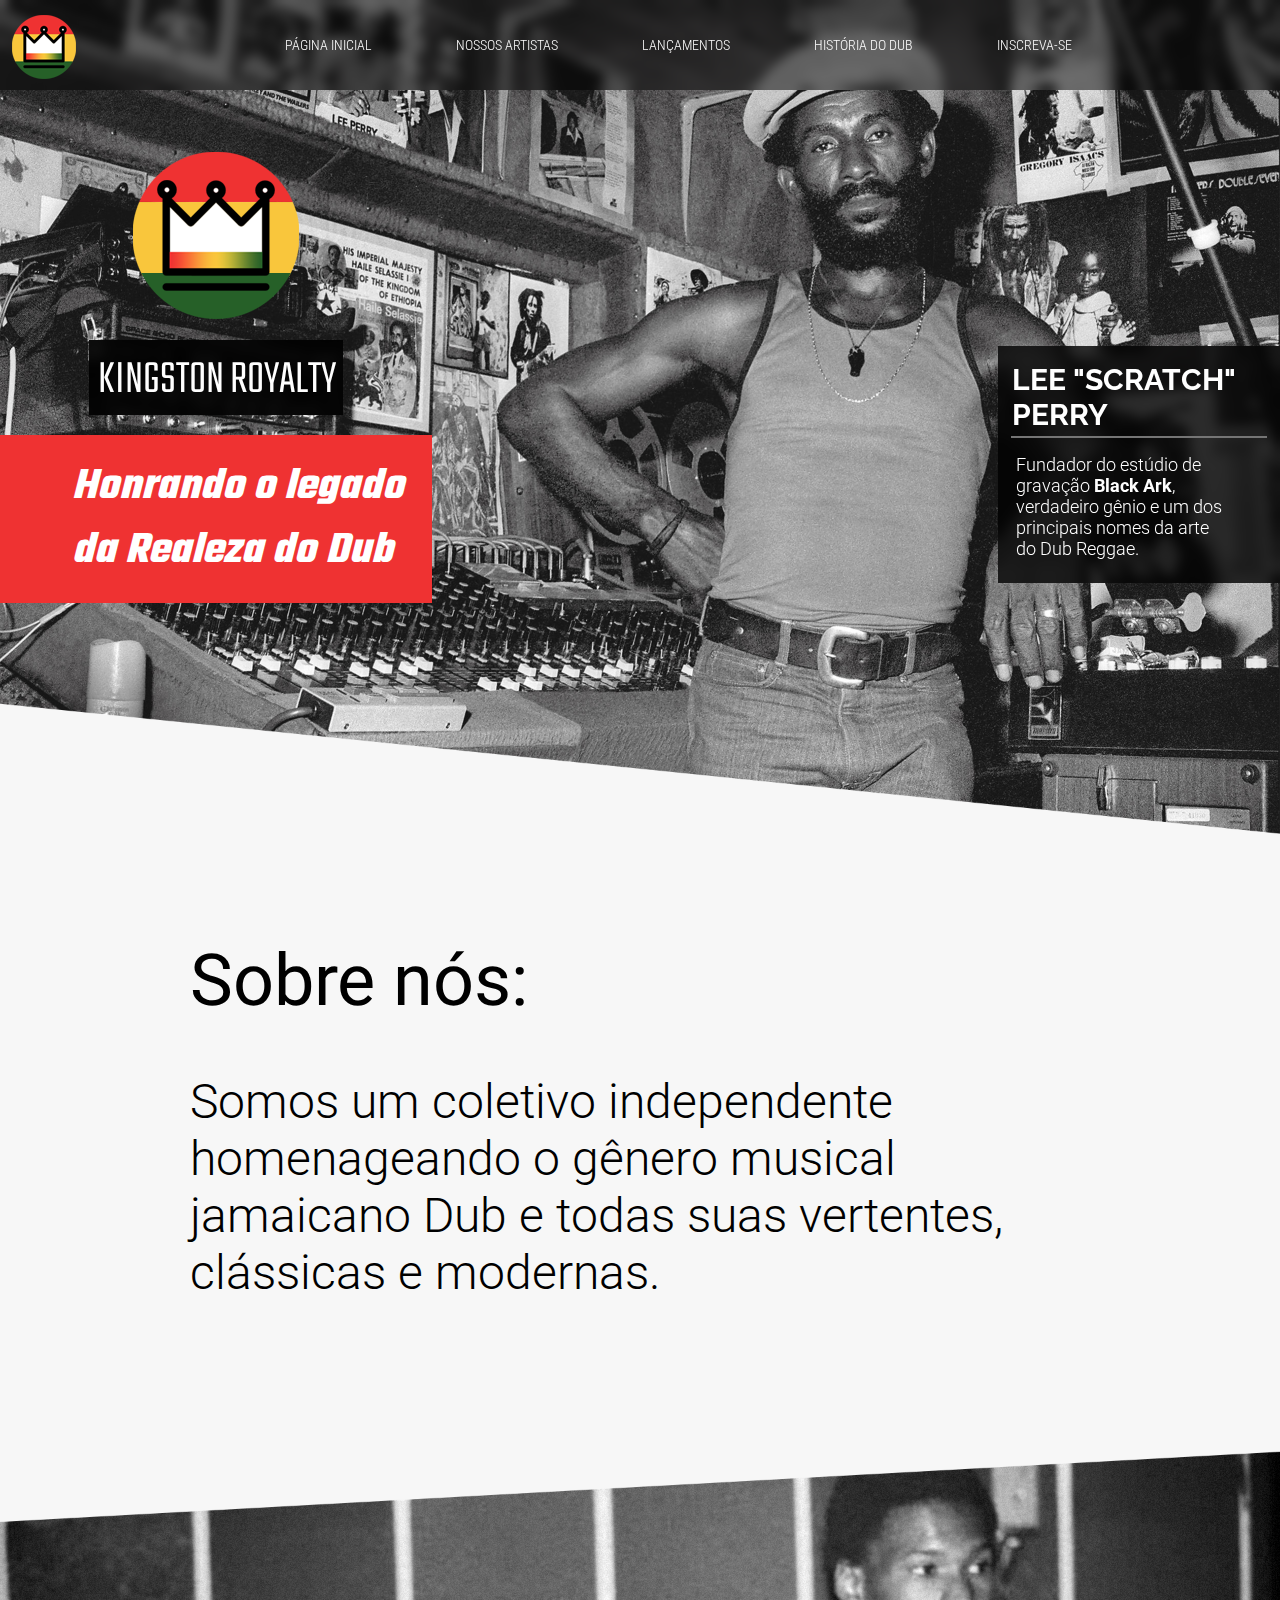
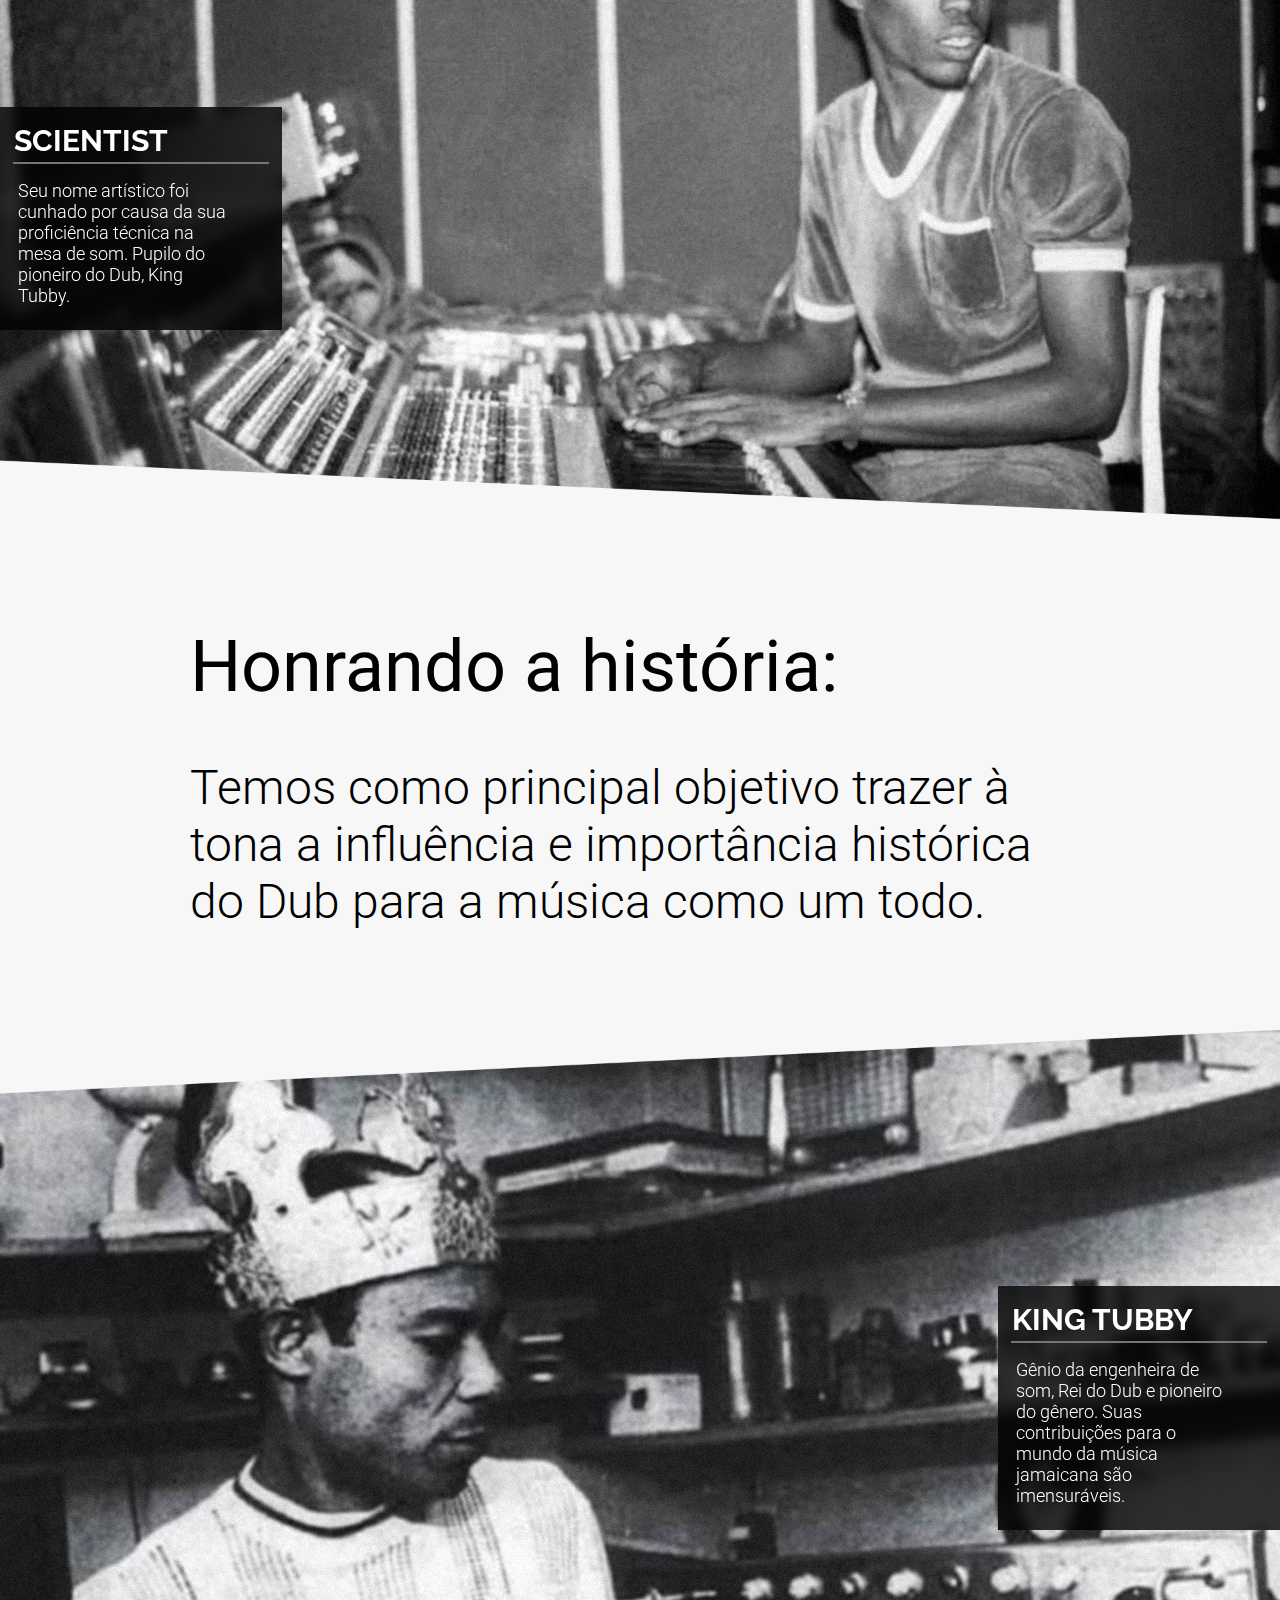
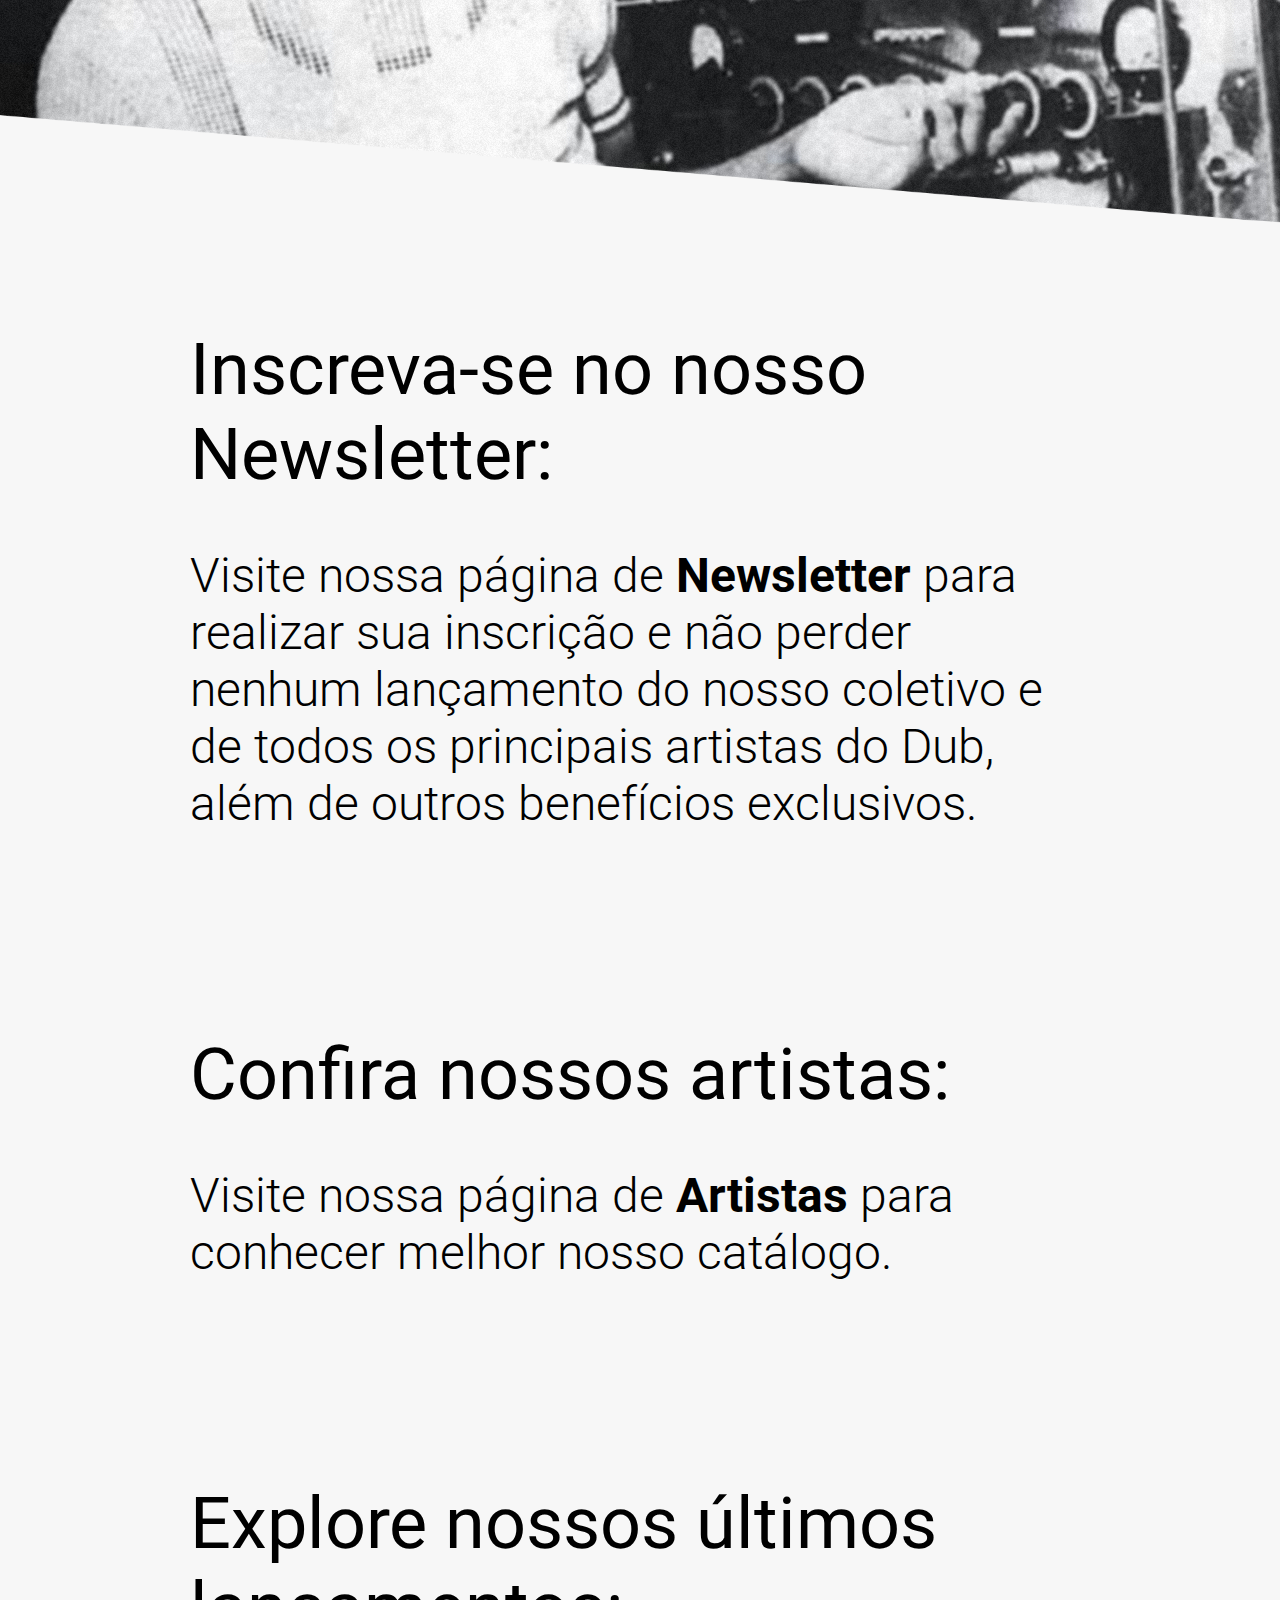
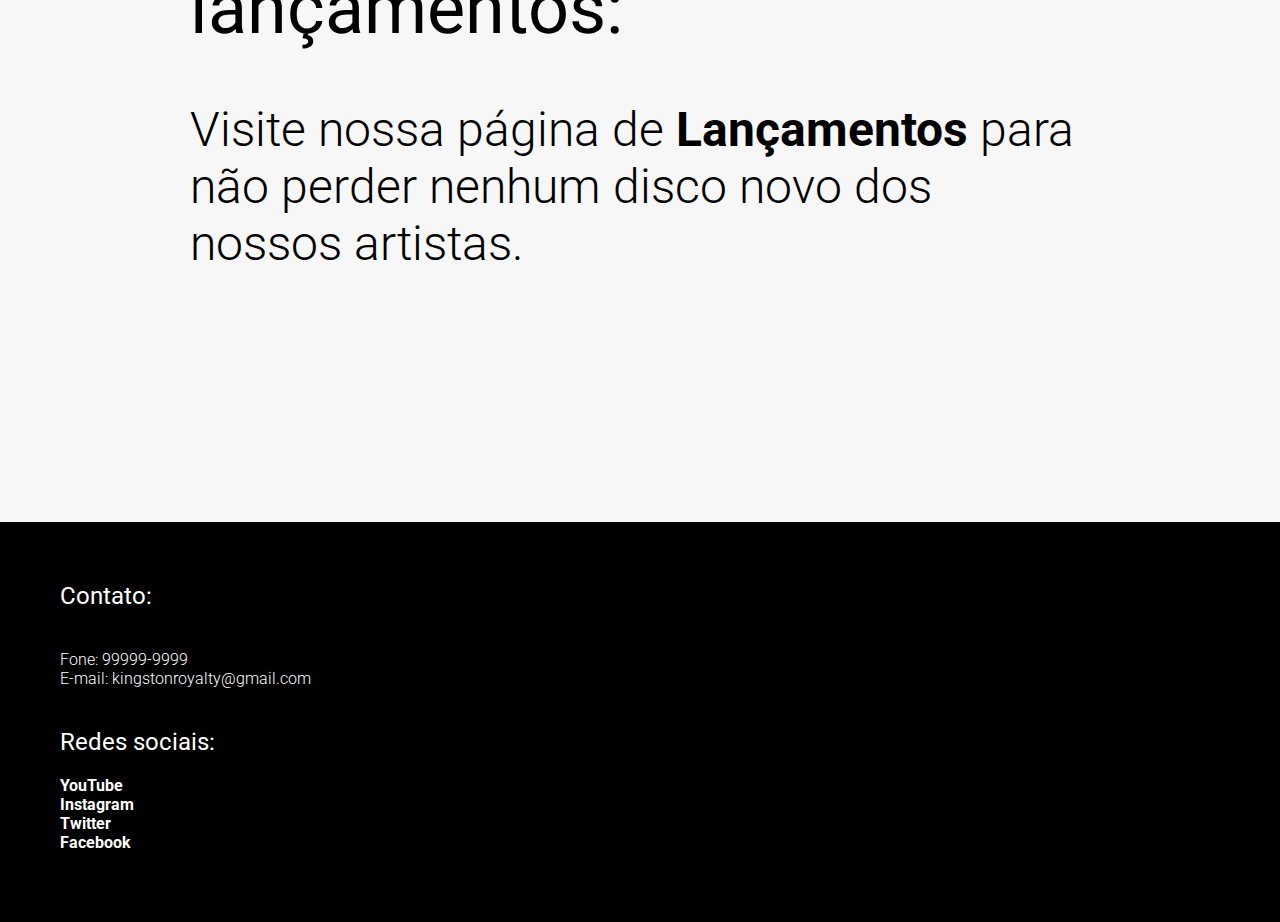
==== commit e90b42d5: "Finalizado" ====
--- a/index.html
+++ b/index.html
@@ -110,8 +110,12 @@
                 exclusivos.</p>
         </section>
         <section>
-            <h2>Confira nossos últimos lançamentos:</h2>
-
+            <h2>Confira nossos artistas:</h2>
+            <p>Visite nossa página de <a href="artistas.html">Artistas</a> para conhecer melhor nosso catálogo.</p>
+        </section>
+        <section>
+            <h2>Explore nossos últimos lançamentos:</h2>
+            <p>Visite nossa página de <a href="releases.html">Lançamentos</a> para não perder nenhum disco novo dos nossos artistas.</p>
         </section>
     </main>
     <footer>
@@ -120,12 +124,12 @@
             <p>Fone: 99999-9999
                 E-mail: kingstonroyalty@gmail.com</p>
             <h2>Redes sociais:</h2>
-            <table>
+            <ul>
                 <li><a href="https://youtube.com">YouTube</a></li>
                 <li><a href="https://instagram.com">Instagram</a></li>
                 <li><a href="https://twitter.com">Twitter</a></li>
                 <li><a href="https://facebook.com">Facebook</a></li>
-            </table>
+            </ul>
         </div>
     </footer>
 </body>
--- a/CSS/index.css
+++ b/CSS/index.css
@@ -216,10 +216,19 @@
     color: white;
 }
 
+.description-historia {
+    margin-top: 400px;
+    left: 0;
+}
+
 hr {
     border: 1px solid #757575;
     width: 90%;
     margin: auto;
+}
+
+section:last-child {
+    margin-bottom: 150px;
 }
 
 .newsletter-section {
@@ -331,7 +340,7 @@
     white-space: pre-line;
 }
 
-footer table {
+footer ul {
     display: block;
 }
 
@@ -353,9 +362,9 @@
 
 .artist-description {
     width: 40%;
+    margin-left: 14%;
     position: absolute;
     margin-top: 10%;
-    margin-left: 14%;
     z-index: 1;
     background-color: white;
 }
@@ -364,7 +373,7 @@
     background-color: #ef3232;
     color: white;
     margin: 0;
-    padding: 20px;
+    padding: 20px 0px 20px 0px;
     font-size: 48px;
     text-align: center;
     width: 100%;
@@ -373,10 +382,11 @@
 .artist-description p {
     margin: 0;
     padding: 0;
-    width: 100%;
-    padding: 20px;
+    width: 90%;
+    margin: auto;
+    padding: 20px 0px 20px 0px;
     background-color: white;
-    font-size: 32px;
+    font-size: 28px;
 }
 
 /*Slides*/
@@ -494,6 +504,22 @@
     padding: 32px 64px 32px 64px;
 }
 
+.releases-section ol {
+    display: block;
+    text-align: center;
+}
+
+.releases-section li {
+    display: inline-block;
+    margin: 20px;
+}
+
+.releases-section h3 {
+    font-size: 24px;
+    font-family: Roboto, sans-serif;
+    font-style: italic;
+}
+
 @media only screen and (min-width: 2560px) {
     .logo-header {
         margin-top: 300px;
@@ -521,6 +547,27 @@
 
     .description-newsletter {
         margin-top: 10%;
+    }
+
+    .description-historia {
+        margin-top: 300px;
+    }
+
+    .historia-h1 {
+        font-size: 56px;
+        width: 450px;
+    }
+
+    .releases-section h1 {
+        font-size: 64px;
+    }
+
+    .artist-description h2 {
+        font-size: 40px;
+    }
+
+    .artist-description p {
+        font-size: 20px;
     }
 }
 
@@ -561,7 +608,19 @@
     }
 
     .description h3 {
-        font-size: 24p;
+        font-size: 24px;
+    }
+
+    .description-historia {
+        margin-top: 50px;
+    }
+
+    .artist-description h2 {
+        font-size: 32px;
+    }
+
+    .artist-description p {
+        font-size: 16px;
     }
 }
 
@@ -689,6 +748,34 @@
     form {
         width: 75%;
     }
+
+    .description-historia {
+        margin-top: 32px;
+    }
+
+    .historia-h1 {
+        font-size: 40px;
+        width: 300px;
+    }
+
+    .releases-section h1 {
+        font-size: 56px;
+    }
+
+    .slides-main h1 {
+        font-size: 48px;
+    }
+
+    .artist-description {
+        margin-bottom: -24px;
+    }
+
+    .artist-description {
+        z-index: -1;
+        position: relative;
+        margin: auto;
+        width: 70%;
+    }
 }
 
 @media only screen and (max-width: 500px) {
@@ -726,4 +813,35 @@
     .prev, .next,.text {
         font-size: 11px
     }
+
+    .description-historia {
+        margin-top: 32px;
+    }
+
+    .historia-h1 {
+        font-size: 32px;
+        width: 250px;
+        margin-top: 64px;
+        padding: 8px 16px 8px 16px;
+    }
+
+    .releases-section h1 {
+        font-size: 40px;
+    }
+
+    .releases-section h2 {
+        font-size: 32px;
+    }
+
+    .slides-main h1 {
+        font-size: 36px;
+    }
+
+    .artist-description h2 {
+        font-size: 24px;
+    }
+
+    .artist-description p {
+        font-size: 14px;
+    }
 }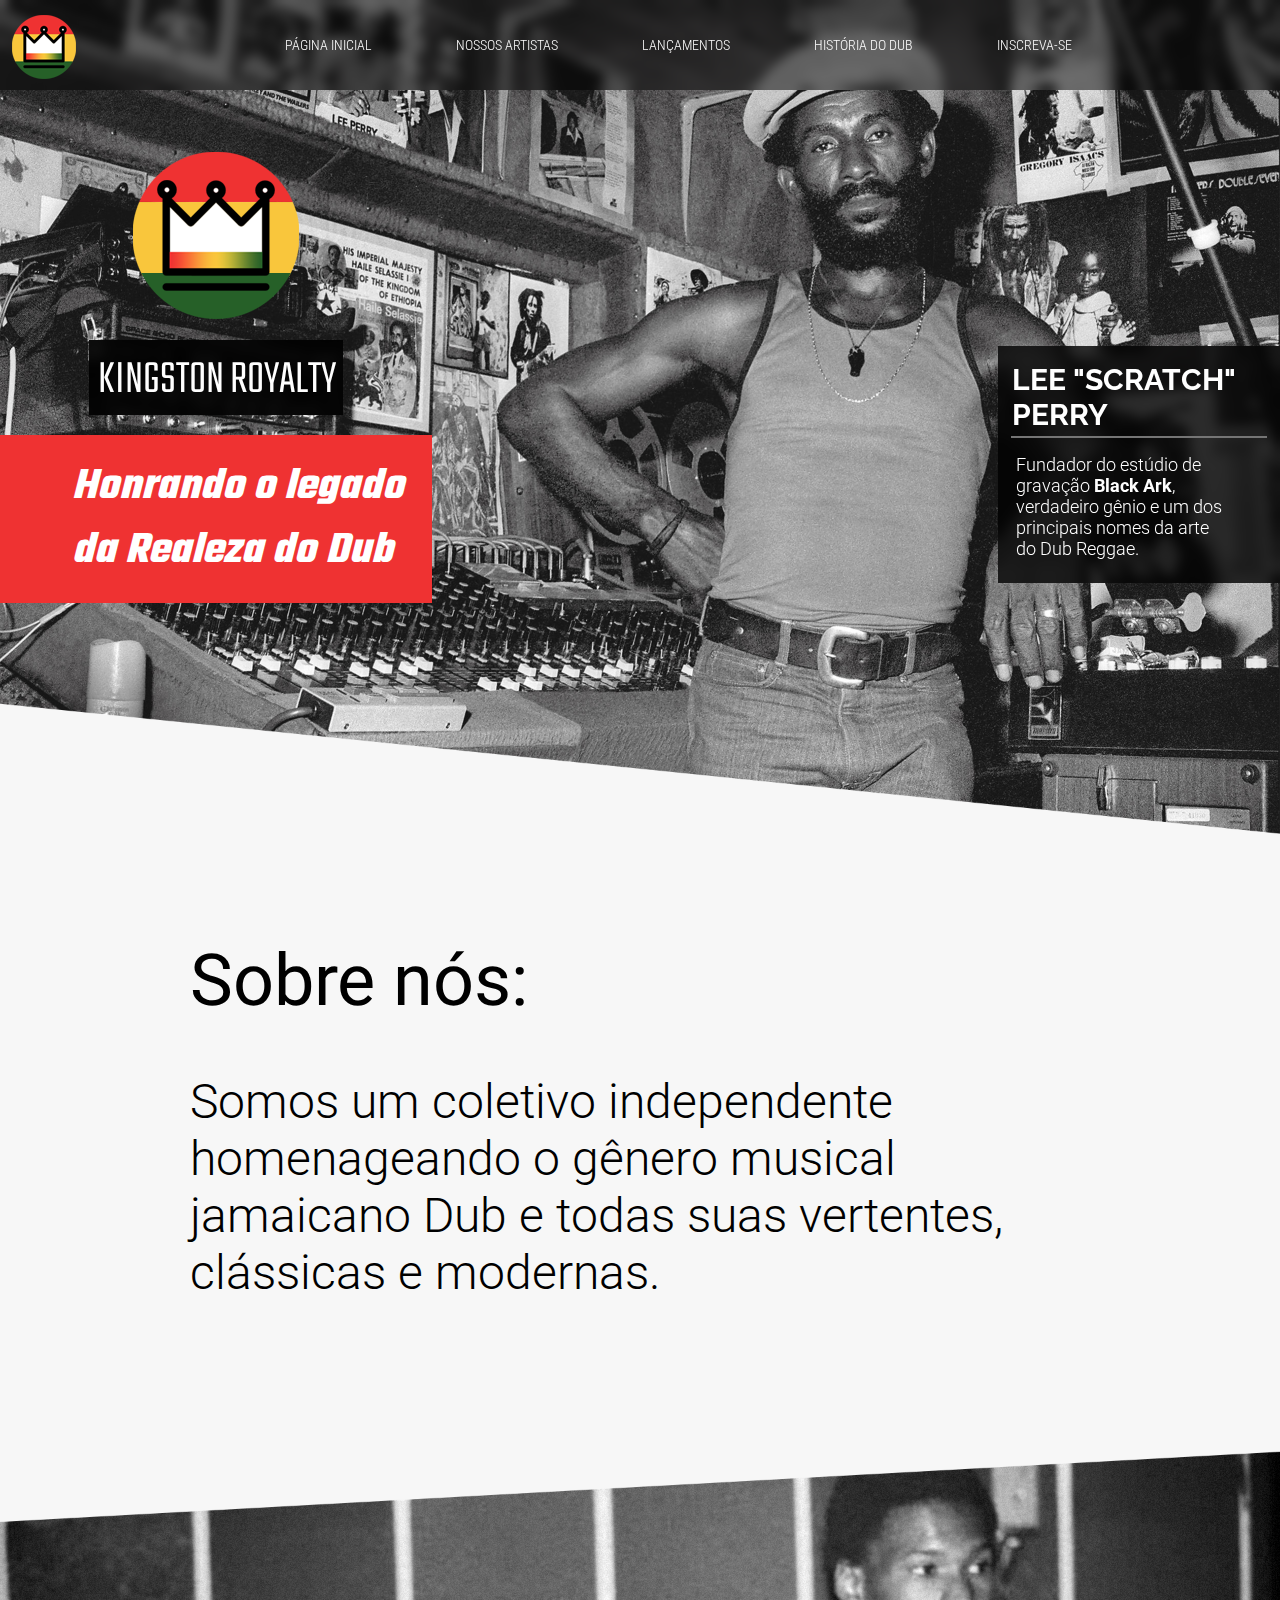
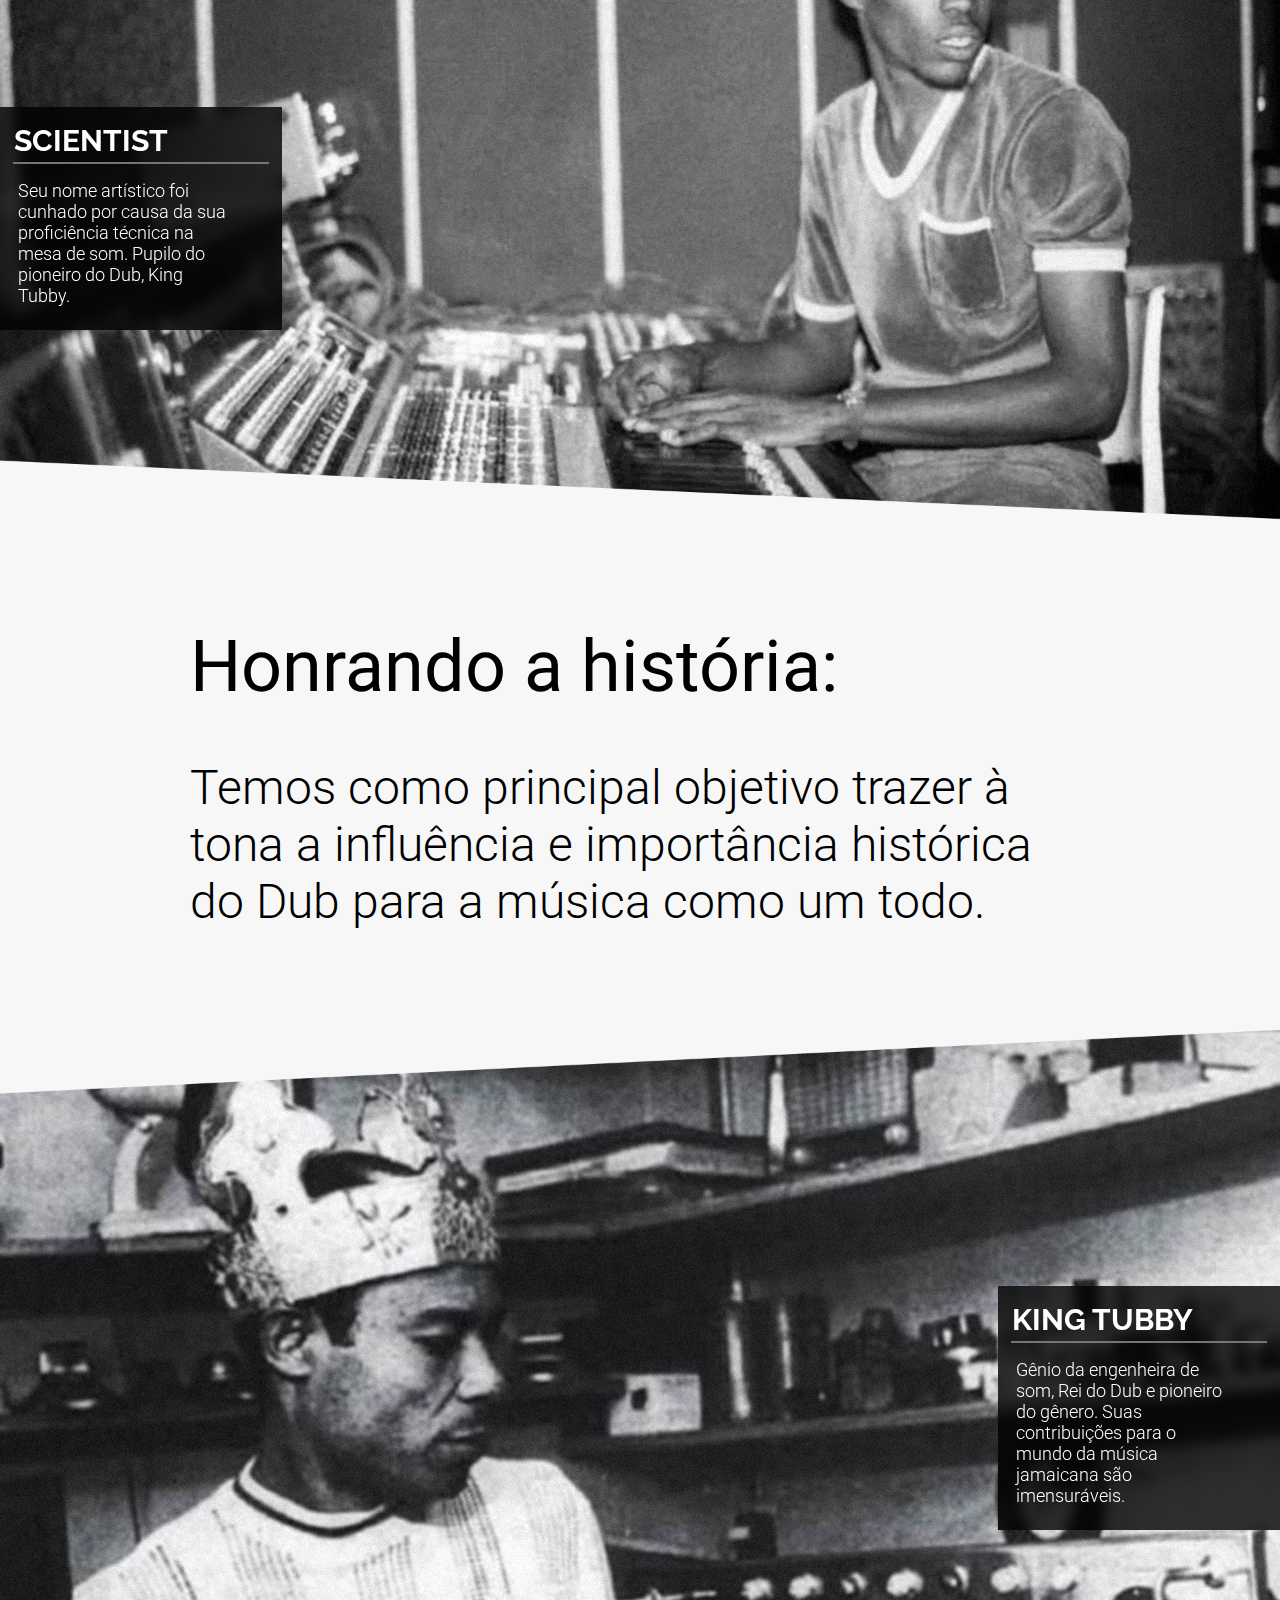
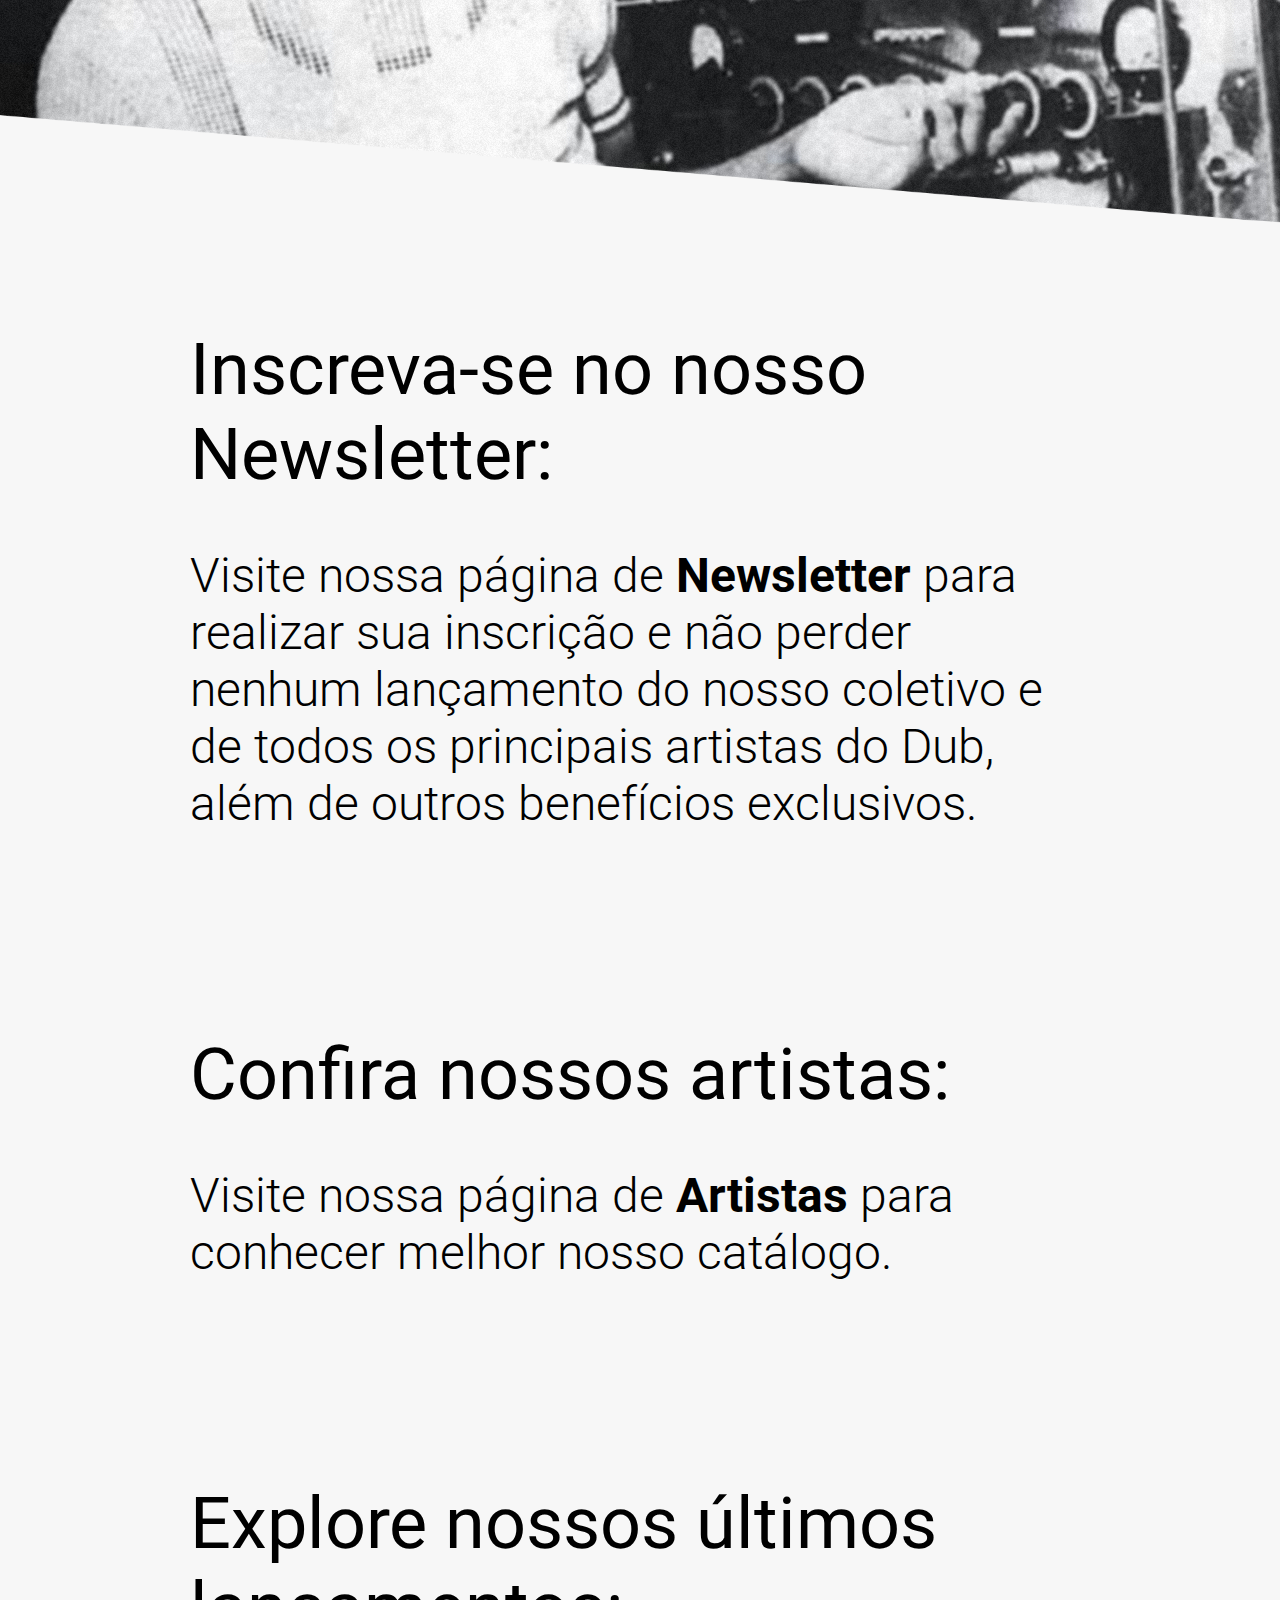
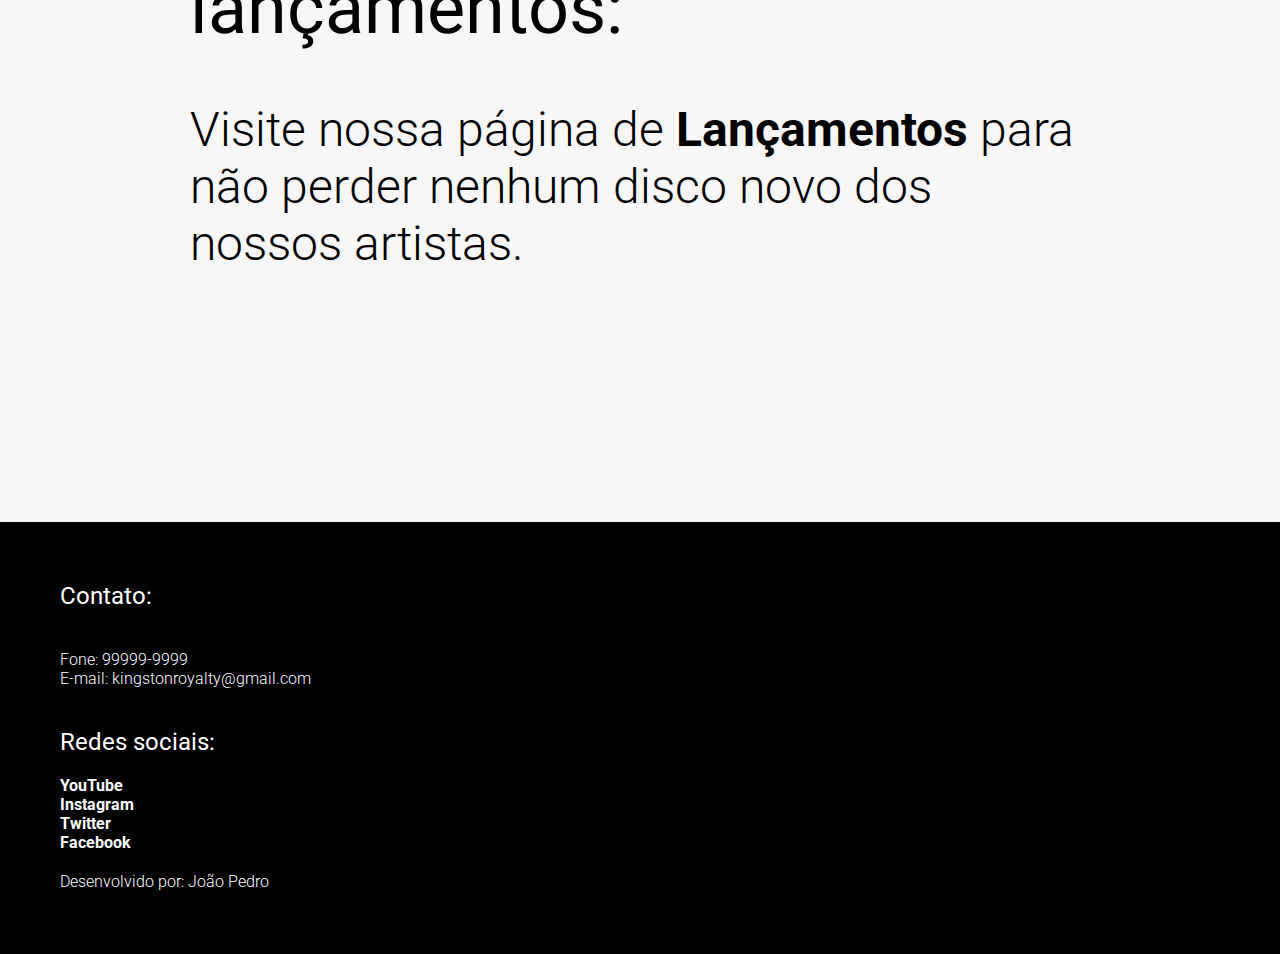
==== commit 04e40e40: "Finalizado, Icon adicionado e créditos no footer" ====
--- a/index.html
+++ b/index.html
@@ -6,6 +6,7 @@
     <meta name="viewport" content="width=device-width, initial-scale=1.0">
     <title>Kingston Royalty</title>
     <link rel="stylesheet" href="CSS/index.css">
+    <link rel="icon" href="img/crown-logo-icon.png">
     <link rel="preconnect" href="https://fonts.gstatic.com">
     <link
         href="https://fonts.googleapis.com/css2?family=Raleway:ital,wght@1,900&family=Roboto+Condensed:ital,wght@0,300;0,400;0,700;1,300;1,400;1,700&family=Roboto:ital,wght@0,100;0,300;0,400;0,500;0,700;0,900;1,100;1,300;1,400;1,500;1,700;1,900&display=swap"
@@ -130,6 +131,7 @@
                 <li><a href="https://twitter.com">Twitter</a></li>
                 <li><a href="https://facebook.com">Facebook</a></li>
             </ul>
+            <p>Desenvolvido por: João Pedro</p>
         </div>
     </footer>
 </body>
--- a/CSS/index.css
+++ b/CSS/index.css
@@ -175,7 +175,7 @@
 
 footer {
     background-color: black;
-    height: 400px;
+    height: 432px;
     margin-top: 100px;
     width: 100%;
 }
